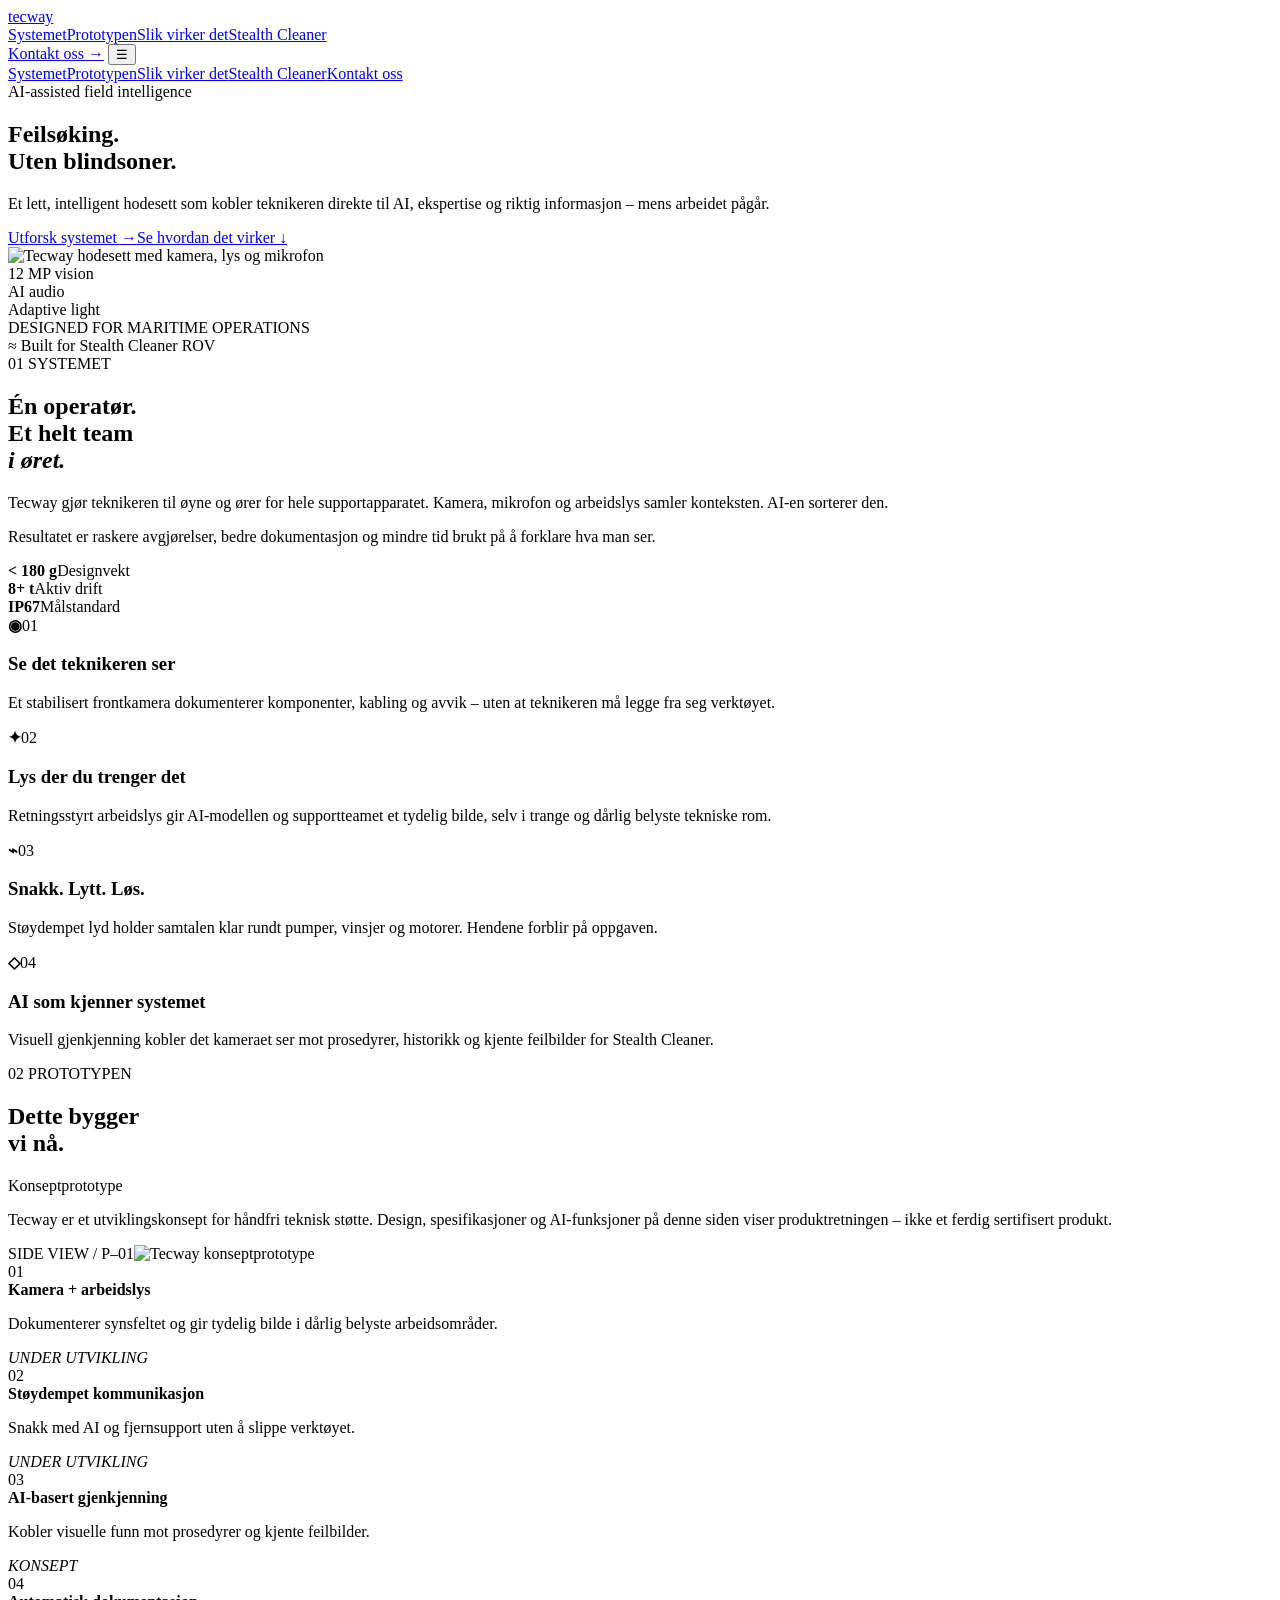
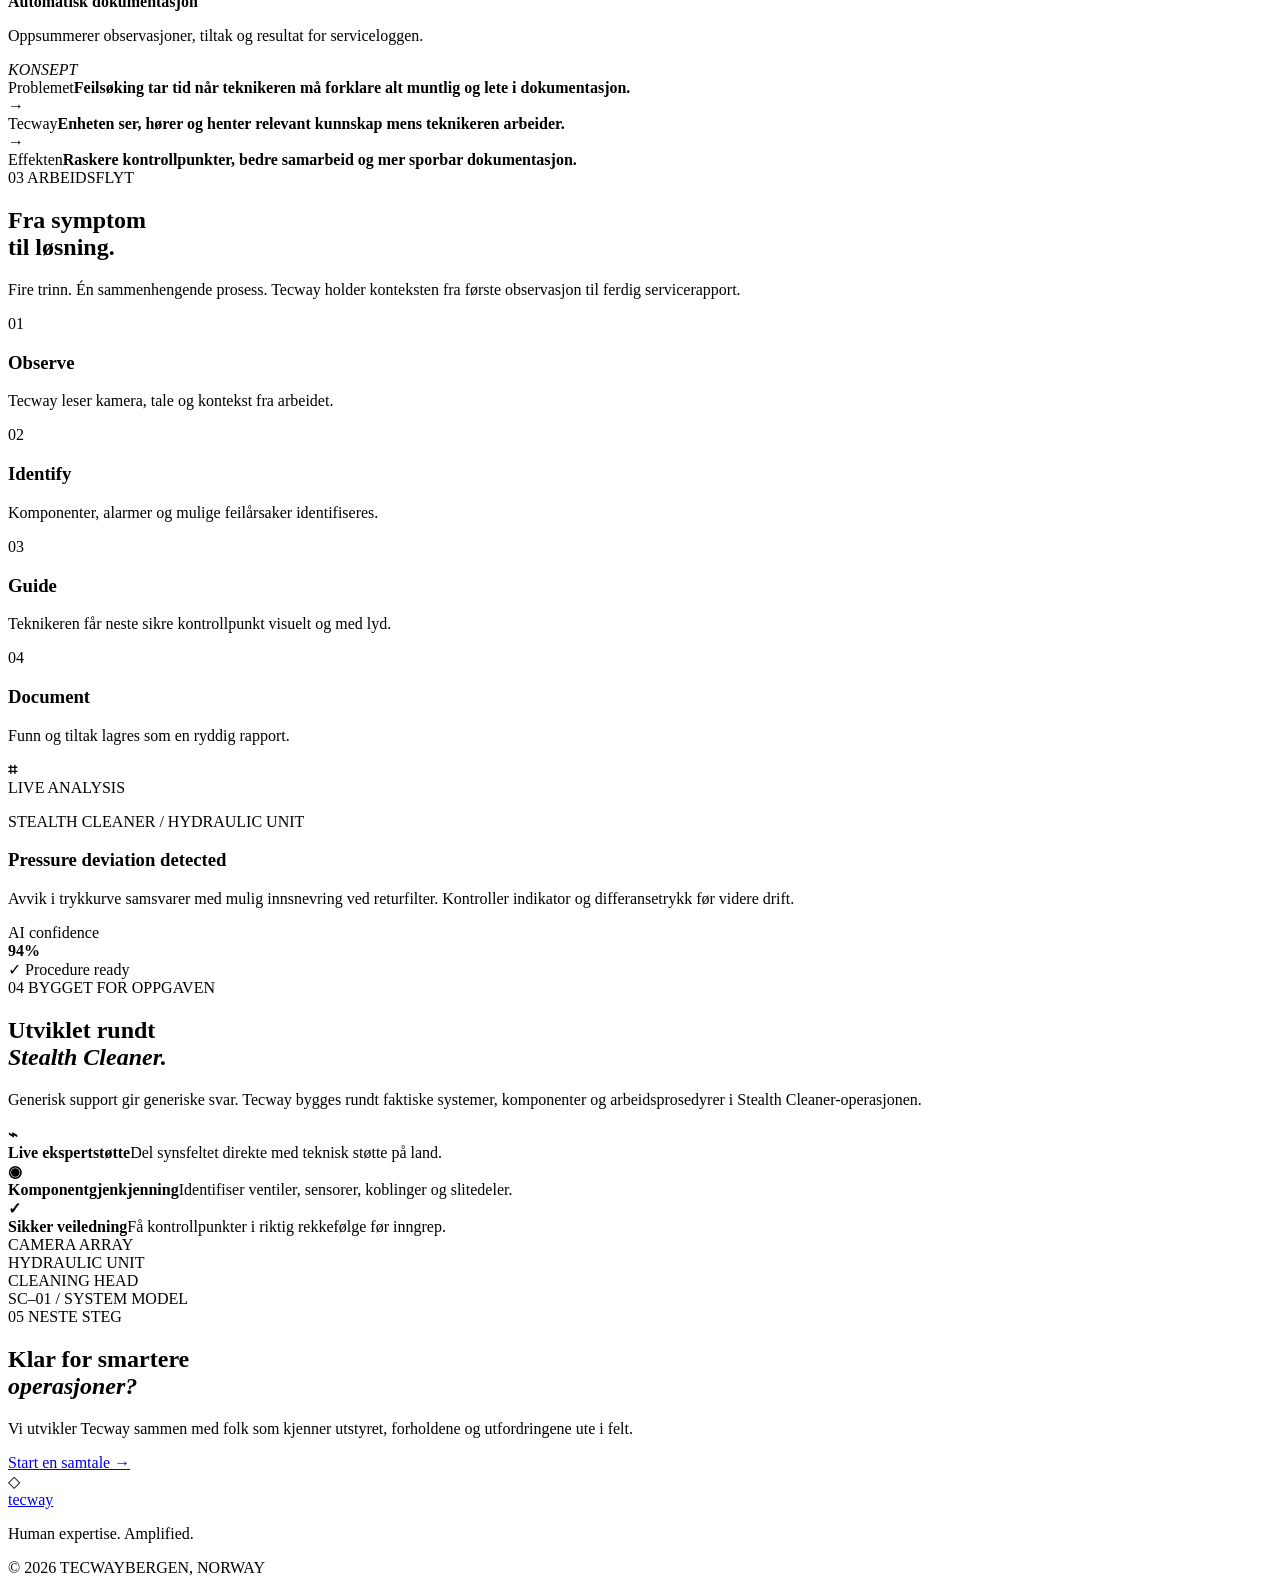
==== index.html @ 96651285 "Add index.html" ====
<!doctype html>
<html lang="no">
<head>
  <meta charset="UTF-8">
  <meta name="viewport" content="width=device-width, initial-scale=1.0">
  <meta name="description" content="Tecway – intelligent, håndfri feilsøking for Stealth Cleaner ROV.">
  <title>Tecway — Intelligent feilsøking for ROV</title>
  <link rel="stylesheet" href="styles.css">
</head>
<body>
  <nav class="nav-shell" aria-label="Hovedmeny">
    <a class="brand" href="#top" aria-label="Tecway hjem"><span class="brand-mark"><span></span></span><span>tecway</span></a>
    <div class="nav-links"><a href="#system">Systemet</a><a href="#prototype">Prototypen</a><a href="#workflow">Slik virker det</a><a href="#stealth">Stealth Cleaner</a></div>
    <a class="nav-cta" href="#contact">Kontakt oss →</a>
    <button class="menu-toggle" aria-label="Åpne meny" onclick="document.querySelector('.mobile-menu').classList.toggle('open')">☰</button>
    <div class="mobile-menu"><a href="#system">Systemet</a><a href="#prototype">Prototypen</a><a href="#workflow">Slik virker det</a><a href="#stealth">Stealth Cleaner</a><a href="#contact">Kontakt oss</a></div>
  </nav>

  <main>
    <section class="hero" id="top">
      <div class="hero-grid"></div><div class="hero-glow"></div>
      <div class="hero-copy">
        <div class="eyebrow"><span class="status-dot"></span> AI-assisted field intelligence</div>
        <h1>Feilsøking.<br><span>Uten blindsoner.</span></h1>
        <p class="hero-lead">Et lett, intelligent hodesett som kobler teknikeren direkte til AI, ekspertise og riktig informasjon – mens arbeidet pågår.</p>
        <div class="hero-actions"><a class="button-primary" href="#system">Utforsk systemet →</a><a class="text-link" href="#workflow">Se hvordan det virker ↓</a></div>
      </div>
      <div class="hero-product"><div class="orbit orbit-one"></div><div class="orbit orbit-two"></div><img src="tecway-headset.png" alt="Tecway hodesett med kamera, lys og mikrofon"><div class="product-label label-camera"><span></span>12 MP vision</div><div class="product-label label-audio"><span></span>AI audio</div><div class="product-label label-light"><span></span>Adaptive light</div></div>
      <div class="hero-foot"><span>DESIGNED FOR MARITIME OPERATIONS</span><div>≈ Built for Stealth Cleaner ROV</div></div>
    </section>

    <section class="intro section-pad" id="system">
      <div class="section-kicker"><span>01</span> SYSTEMET</div>
      <div class="intro-layout"><h2>Én operatør.<br>Et helt team<br><em>i øret.</em></h2><div class="intro-copy"><p>Tecway gjør teknikeren til øyne og ører for hele supportapparatet. Kamera, mikrofon og arbeidslys samler konteksten. AI-en sorterer den.</p><p>Resultatet er raskere avgjørelser, bedre dokumentasjon og mindre tid brukt på å forklare hva man ser.</p><div class="metric-row"><div><strong>&lt; 180 g</strong><span>Designvekt</span></div><div><strong>8+ t</strong><span>Aktiv drift</span></div><div><strong>IP67</strong><span>Målstandard</span></div></div></div></div>
      <div class="feature-grid">
        <article class="feature-card"><div class="feature-top"><b>◉</b><span>01</span></div><h3>Se det teknikeren ser</h3><p>Et stabilisert frontkamera dokumenterer komponenter, kabling og avvik – uten at teknikeren må legge fra seg verktøyet.</p><div class="feature-line"></div></article>
        <article class="feature-card"><div class="feature-top"><b>✦</b><span>02</span></div><h3>Lys der du trenger det</h3><p>Retningsstyrt arbeidslys gir AI-modellen og supportteamet et tydelig bilde, selv i trange og dårlig belyste tekniske rom.</p><div class="feature-line"></div></article>
        <article class="feature-card"><div class="feature-top"><b>⌁</b><span>03</span></div><h3>Snakk. Lytt. Løs.</h3><p>Støydempet lyd holder samtalen klar rundt pumper, vinsjer og motorer. Hendene forblir på oppgaven.</p><div class="feature-line"></div></article>
        <article class="feature-card"><div class="feature-top"><b>◇</b><span>04</span></div><h3>AI som kjenner systemet</h3><p>Visuell gjenkjenning kobler det kameraet ser mot prosedyrer, historikk og kjente feilbilder for Stealth Cleaner.</p><div class="feature-line"></div></article>
      </div>
    </section>

    <section class="prototype section-pad" id="prototype">
      <div class="section-kicker"><span>02</span> PROTOTYPEN</div>
      <div class="prototype-head"><h2>Dette bygger<br>vi nå.</h2><div><span class="prototype-pill"><i></i> Konseptprototype</span><p>Tecway er et utviklingskonsept for håndfri teknisk støtte. Design, spesifikasjoner og AI-funksjoner på denne siden viser produktretningen – ikke et ferdig sertifisert produkt.</p></div></div>
      <div class="prototype-board"><div class="prototype-image"><span class="view-tag">SIDE VIEW / P–01</span><img src="tecway-headset.png" alt="Tecway konseptprototype"></div><div class="prototype-specs">
        <article><span>01</span><div><b>Kamera + arbeidslys</b><p>Dokumenterer synsfeltet og gir tydelig bilde i dårlig belyste arbeidsområder.</p></div><em>UNDER UTVIKLING</em></article>
        <article><span>02</span><div><b>Støydempet kommunikasjon</b><p>Snakk med AI og fjernsupport uten å slippe verktøyet.</p></div><em>UNDER UTVIKLING</em></article>
        <article><span>03</span><div><b>AI-basert gjenkjenning</b><p>Kobler visuelle funn mot prosedyrer og kjente feilbilder.</p></div><em>KONSEPT</em></article>
        <article><span>04</span><div><b>Automatisk dokumentasjon</b><p>Oppsummerer observasjoner, tiltak og resultat for serviceloggen.</p></div><em>KONSEPT</em></article>
      </div></div>
      <div class="clarity-strip"><div><span>Problemet</span><strong>Feilsøking tar tid når teknikeren må forklare alt muntlig og lete i dokumentasjon.</strong></div><b>→</b><div><span>Tecway</span><strong>Enheten ser, hører og henter relevant kunnskap mens teknikeren arbeider.</strong></div><b>→</b><div><span>Effekten</span><strong>Raskere kontrollpunkter, bedre samarbeid og mer sporbar dokumentasjon.</strong></div></div>
    </section>

    <section class="workflow section-pad" id="workflow">
      <div class="workflow-top"><div><div class="section-kicker light"><span>03</span> ARBEIDSFLYT</div><h2>Fra symptom<br>til løsning.</h2></div><p>Fire trinn. Én sammenhengende prosess. Tecway holder konteksten fra første observasjon til ferdig servicerapport.</p></div>
      <div class="steps"><article class="step"><div class="step-index"><span>01</span></div><h3>Observe</h3><p>Tecway leser kamera, tale og kontekst fra arbeidet.</p></article><article class="step"><div class="step-index"><span>02</span></div><h3>Identify</h3><p>Komponenter, alarmer og mulige feilårsaker identifiseres.</p></article><article class="step"><div class="step-index"><span>03</span></div><h3>Guide</h3><p>Teknikeren får neste sikre kontrollpunkt visuelt og med lyd.</p></article><article class="step"><div class="step-index"><span>04</span></div><h3>Document</h3><p>Funn og tiltak lagres som en ryddig rapport.</p></article></div>
      <div class="diagnostic-panel"><div class="scan-visual"><div class="scan-corners"></div><b>⌗</b><span class="scan-beam"></span></div><div class="diagnostic-content"><div class="live-badge"><span></span> LIVE ANALYSIS</div><p class="diag-label">STEALTH CLEANER / HYDRAULIC UNIT</p><h3>Pressure deviation detected</h3><p>Avvik i trykkurve samsvarer med mulig innsnevring ved returfilter. Kontroller indikator og differansetrykk før videre drift.</p><div class="confidence"><span>AI confidence</span><div><i></i></div><strong>94%</strong></div></div><div class="diag-action">✓ Procedure ready</div></div>
    </section>

    <section class="stealth section-pad" id="stealth">
      <div class="section-kicker"><span>04</span> BYGGET FOR OPPGAVEN</div>
      <div class="stealth-heading"><h2>Utviklet rundt<br><em>Stealth Cleaner.</em></h2><p>Generisk support gir generiske svar. Tecway bygges rundt faktiske systemer, komponenter og arbeidsprosedyrer i Stealth Cleaner-operasjonen.</p></div>
      <div class="stealth-stage"><div class="stage-copy"><div class="stage-item"><b>⌁</b><div><b>Live ekspertstøtte</b><span>Del synsfeltet direkte med teknisk støtte på land.</span></div></div><div class="stage-item"><b>◉</b><div><b>Komponentgjenkjenning</b><span>Identifiser ventiler, sensorer, koblinger og slitedeler.</span></div></div><div class="stage-item"><b>✓</b><div><b>Sikker veiledning</b><span>Få kontrollpunkter i riktig rekkefølge før inngrep.</span></div></div></div><div class="rov-blueprint"><div class="blueprint-grid"></div><div class="rov-outline"><div class="rov-body"><span></span><span></span><span></span></div><div class="rov-arm"></div><div class="rov-jet jet-a"></div><div class="rov-jet jet-b"></div></div><div class="blueprint-label bp-one">CAMERA ARRAY <i></i></div><div class="blueprint-label bp-two">HYDRAULIC UNIT <i></i></div><div class="blueprint-label bp-three">CLEANING HEAD <i></i></div><span class="blueprint-code">SC–01 / SYSTEM MODEL</span></div></div>
    </section>

    <section class="contact section-pad" id="contact"><div class="contact-glow"></div><div class="contact-content"><div class="section-kicker light"><span>05</span> NESTE STEG</div><h2>Klar for smartere<br><em>operasjoner?</em></h2><p>Vi utvikler Tecway sammen med folk som kjenner utstyret, forholdene og utfordringene ute i felt.</p><a class="button-primary inverse" href="mailto:contact@tecway.no">Start en samtale →</a></div><div class="contact-orbit">◇</div></section>
  </main>
  <footer><a class="brand" href="#top"><span class="brand-mark"><span></span></span><span>tecway</span></a><p>Human expertise. Amplified.</p><div><span>© 2026 TECWAY</span><span>BERGEN, NORWAY</span></div></footer>
  <script>document.querySelectorAll('.mobile-menu a').forEach(a=>a.addEventListener('click',()=>document.querySelector('.mobile-menu').classList.remove('open')));</script>
</body>
</html>
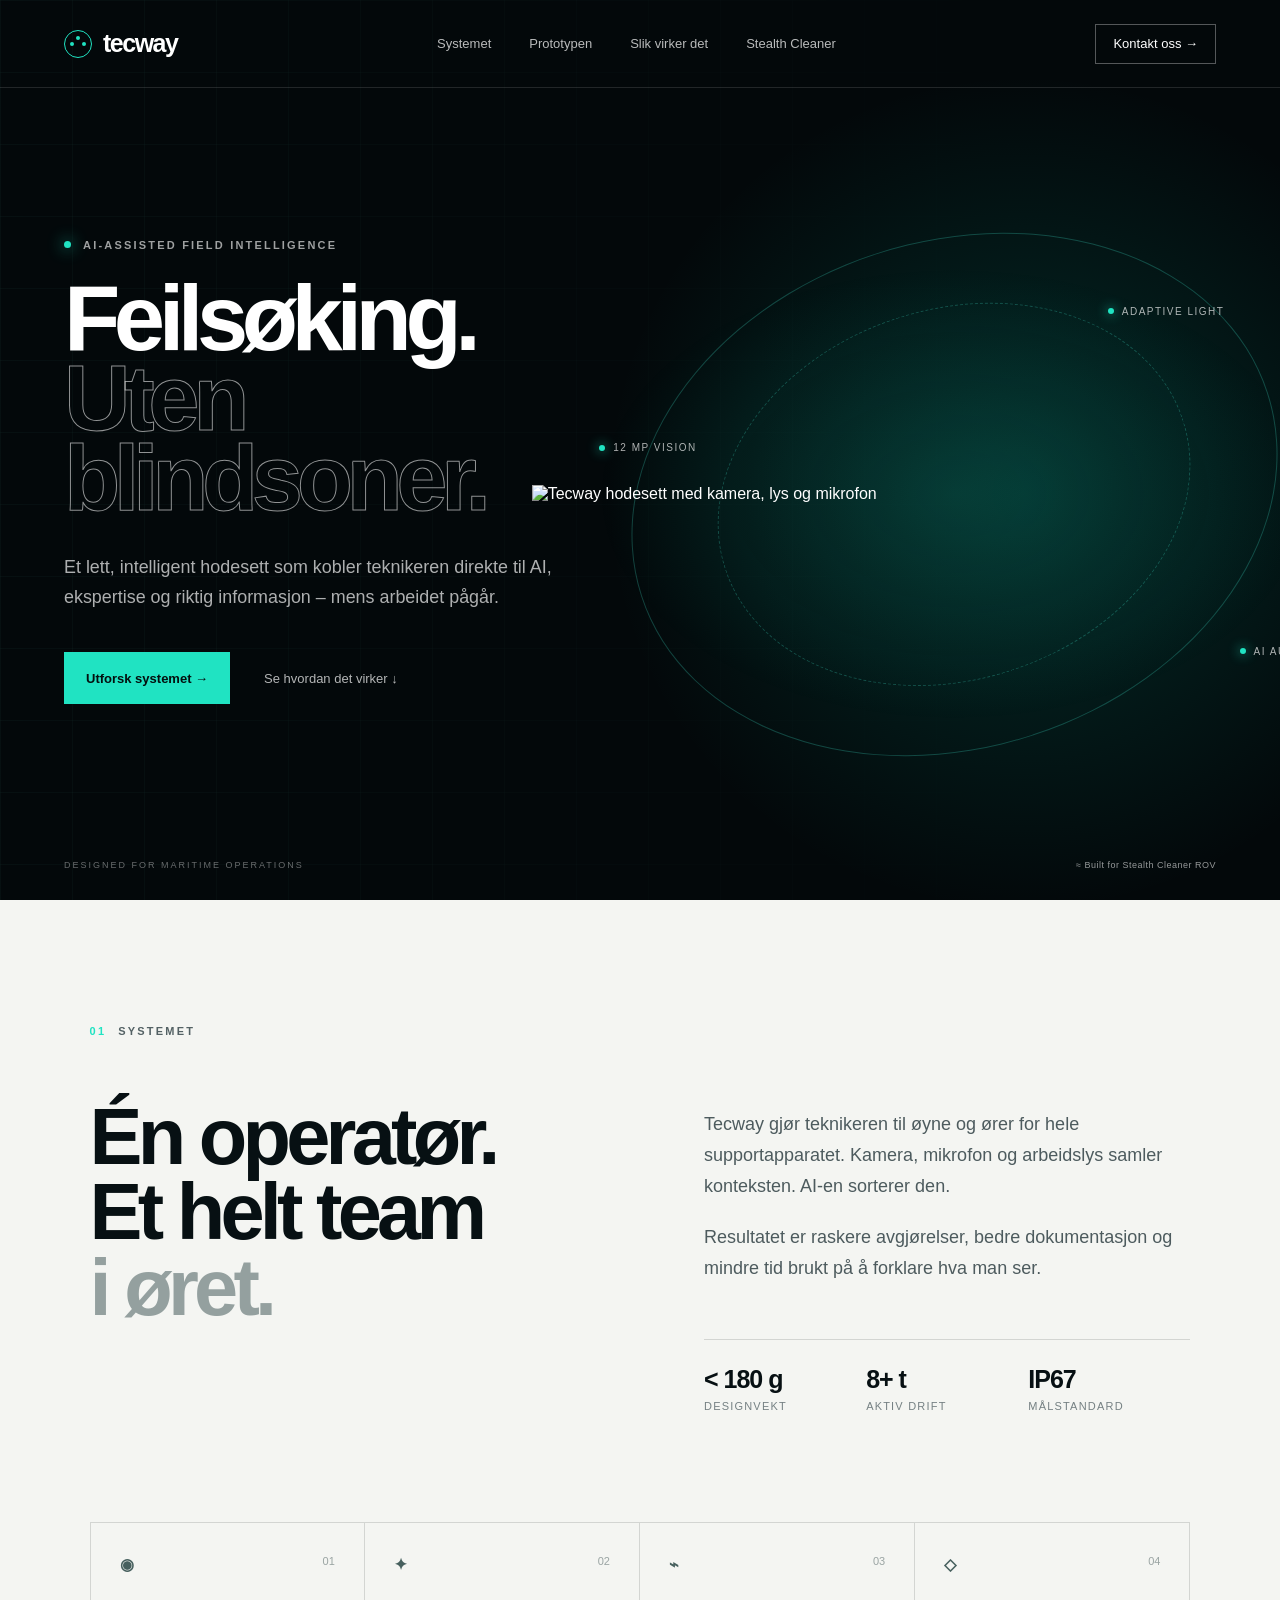
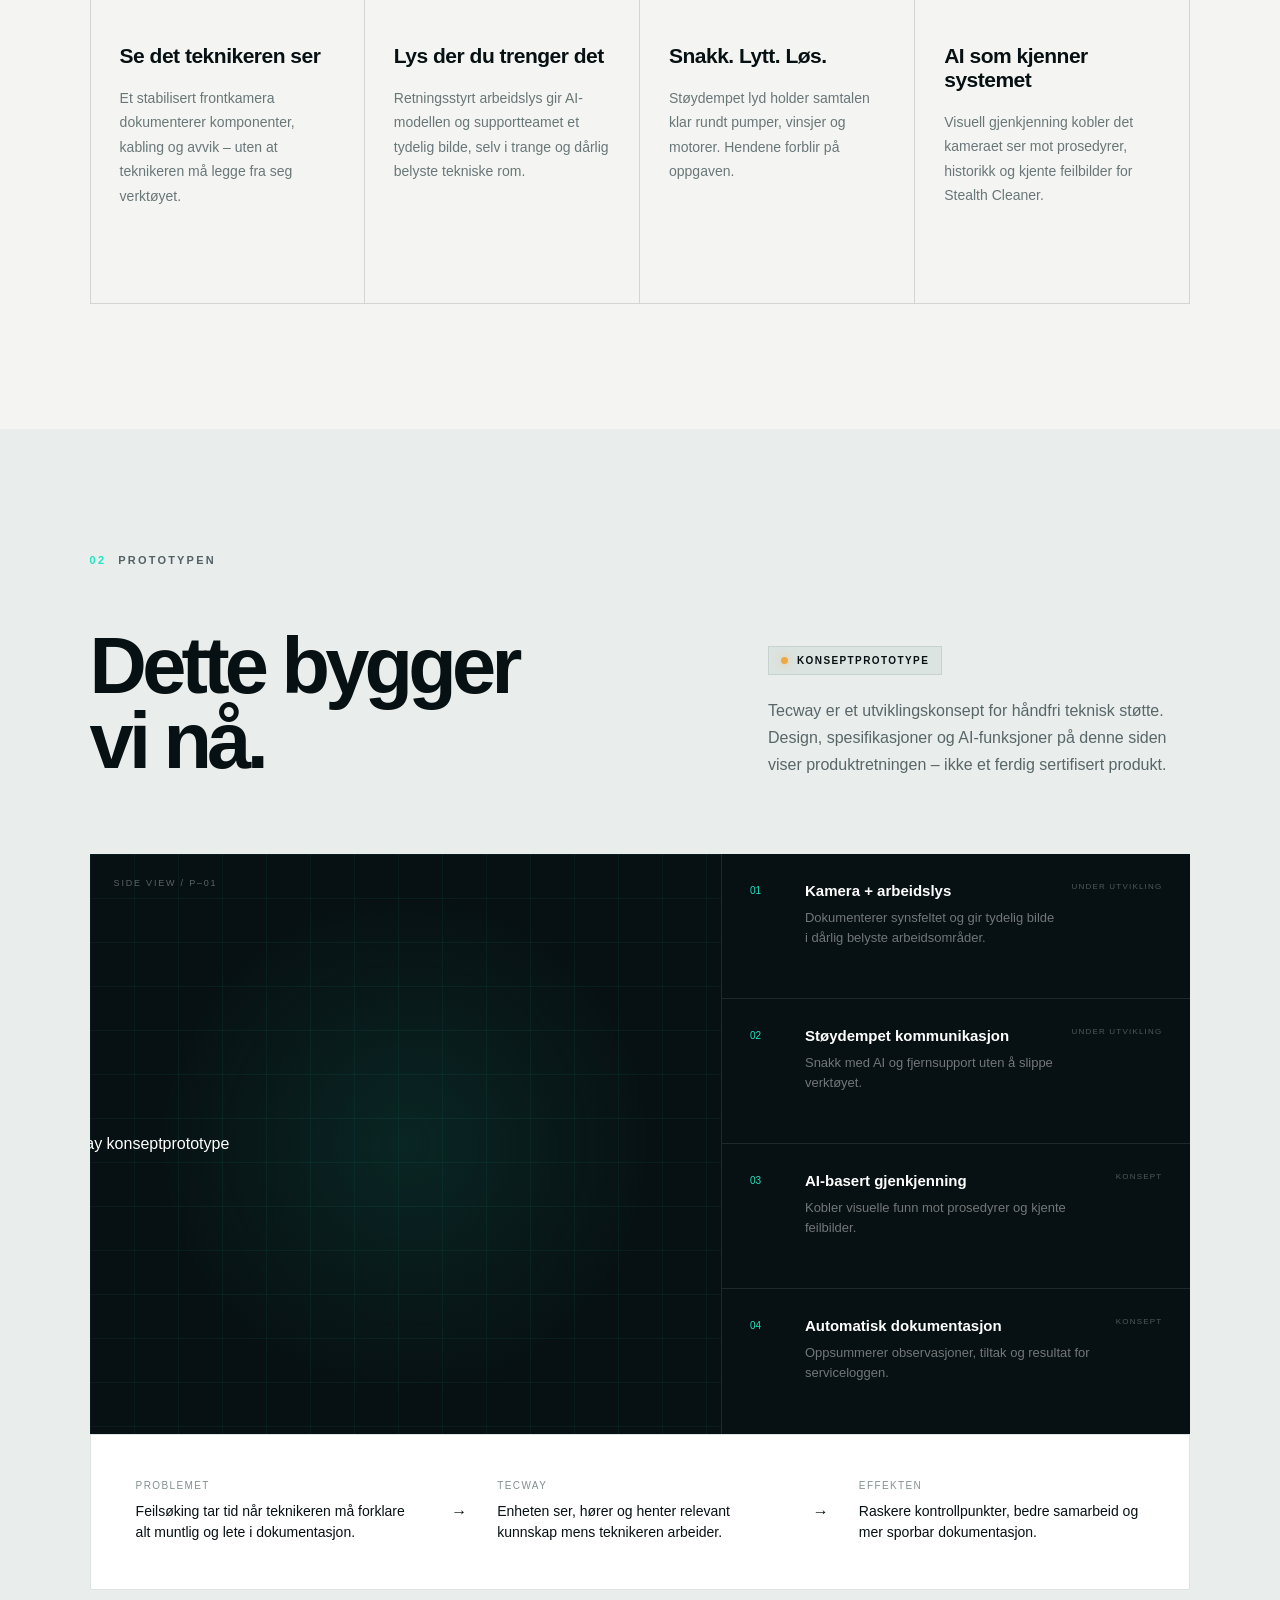
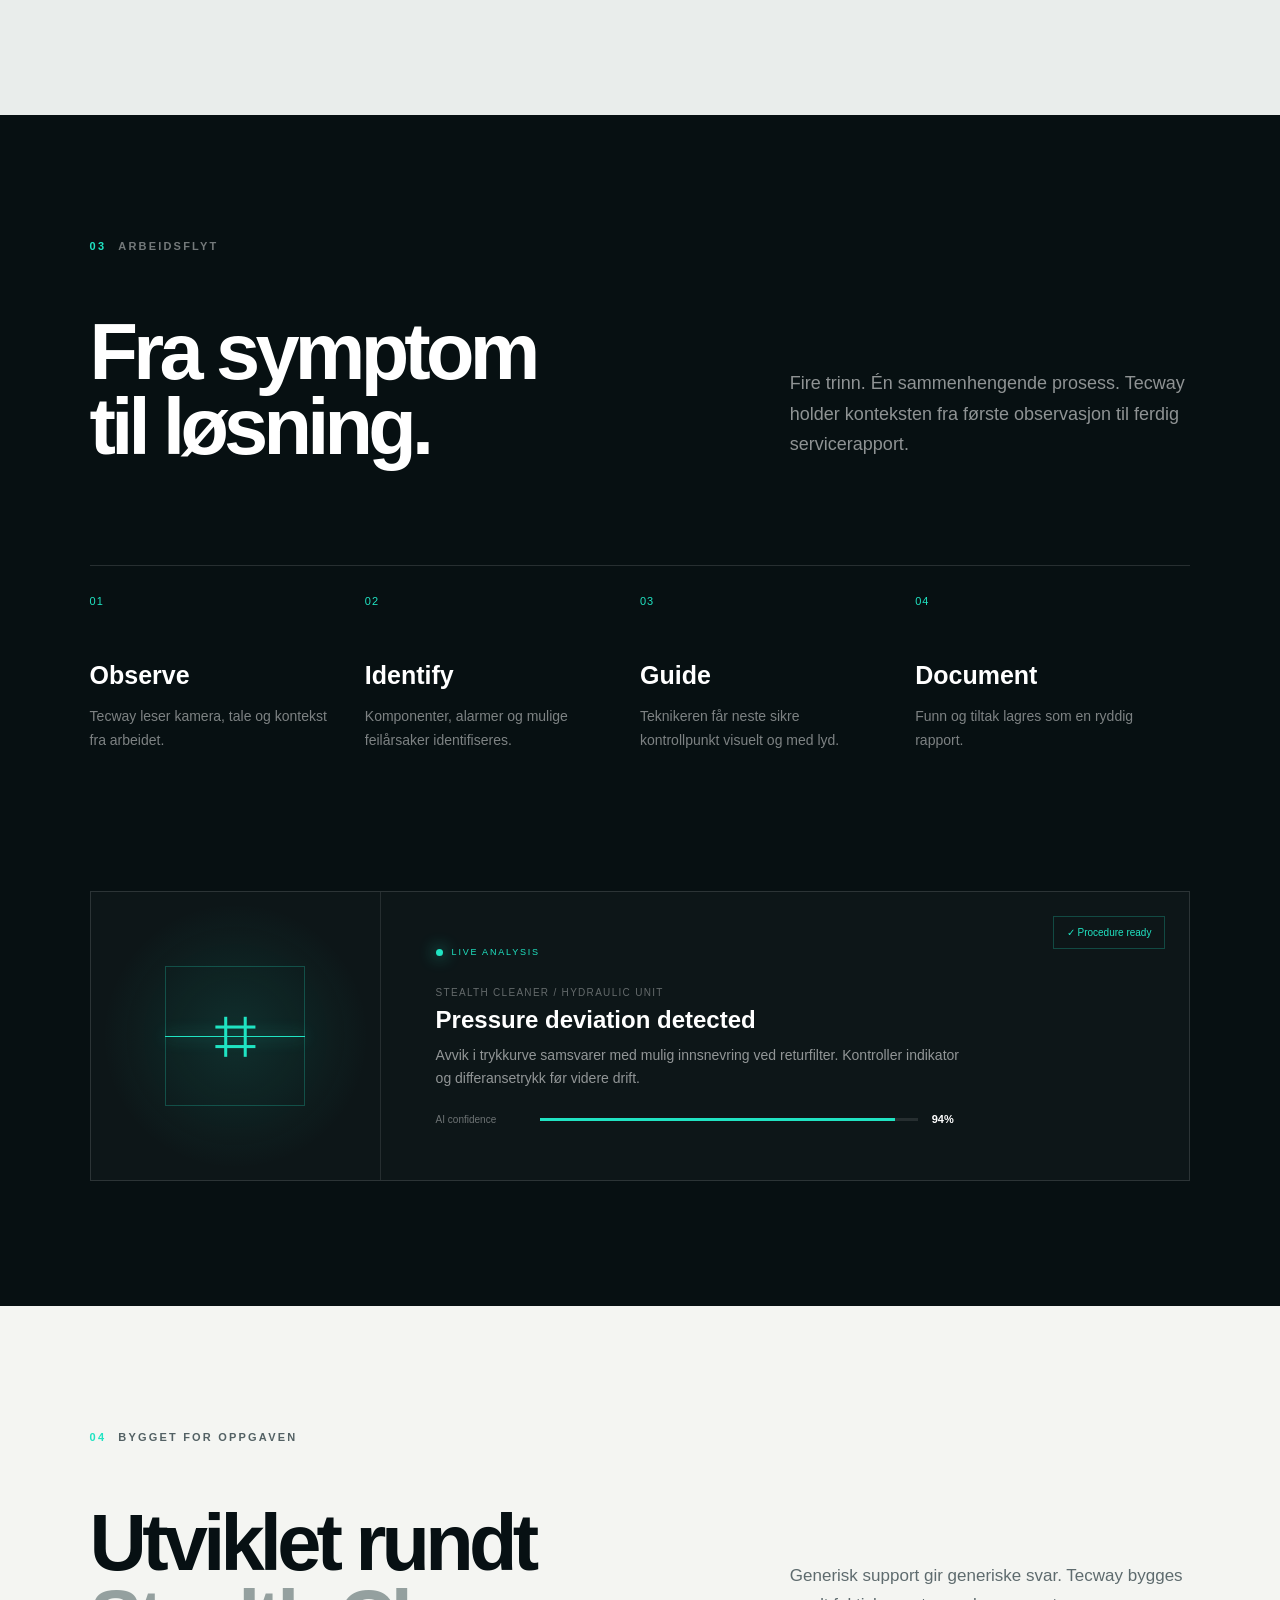
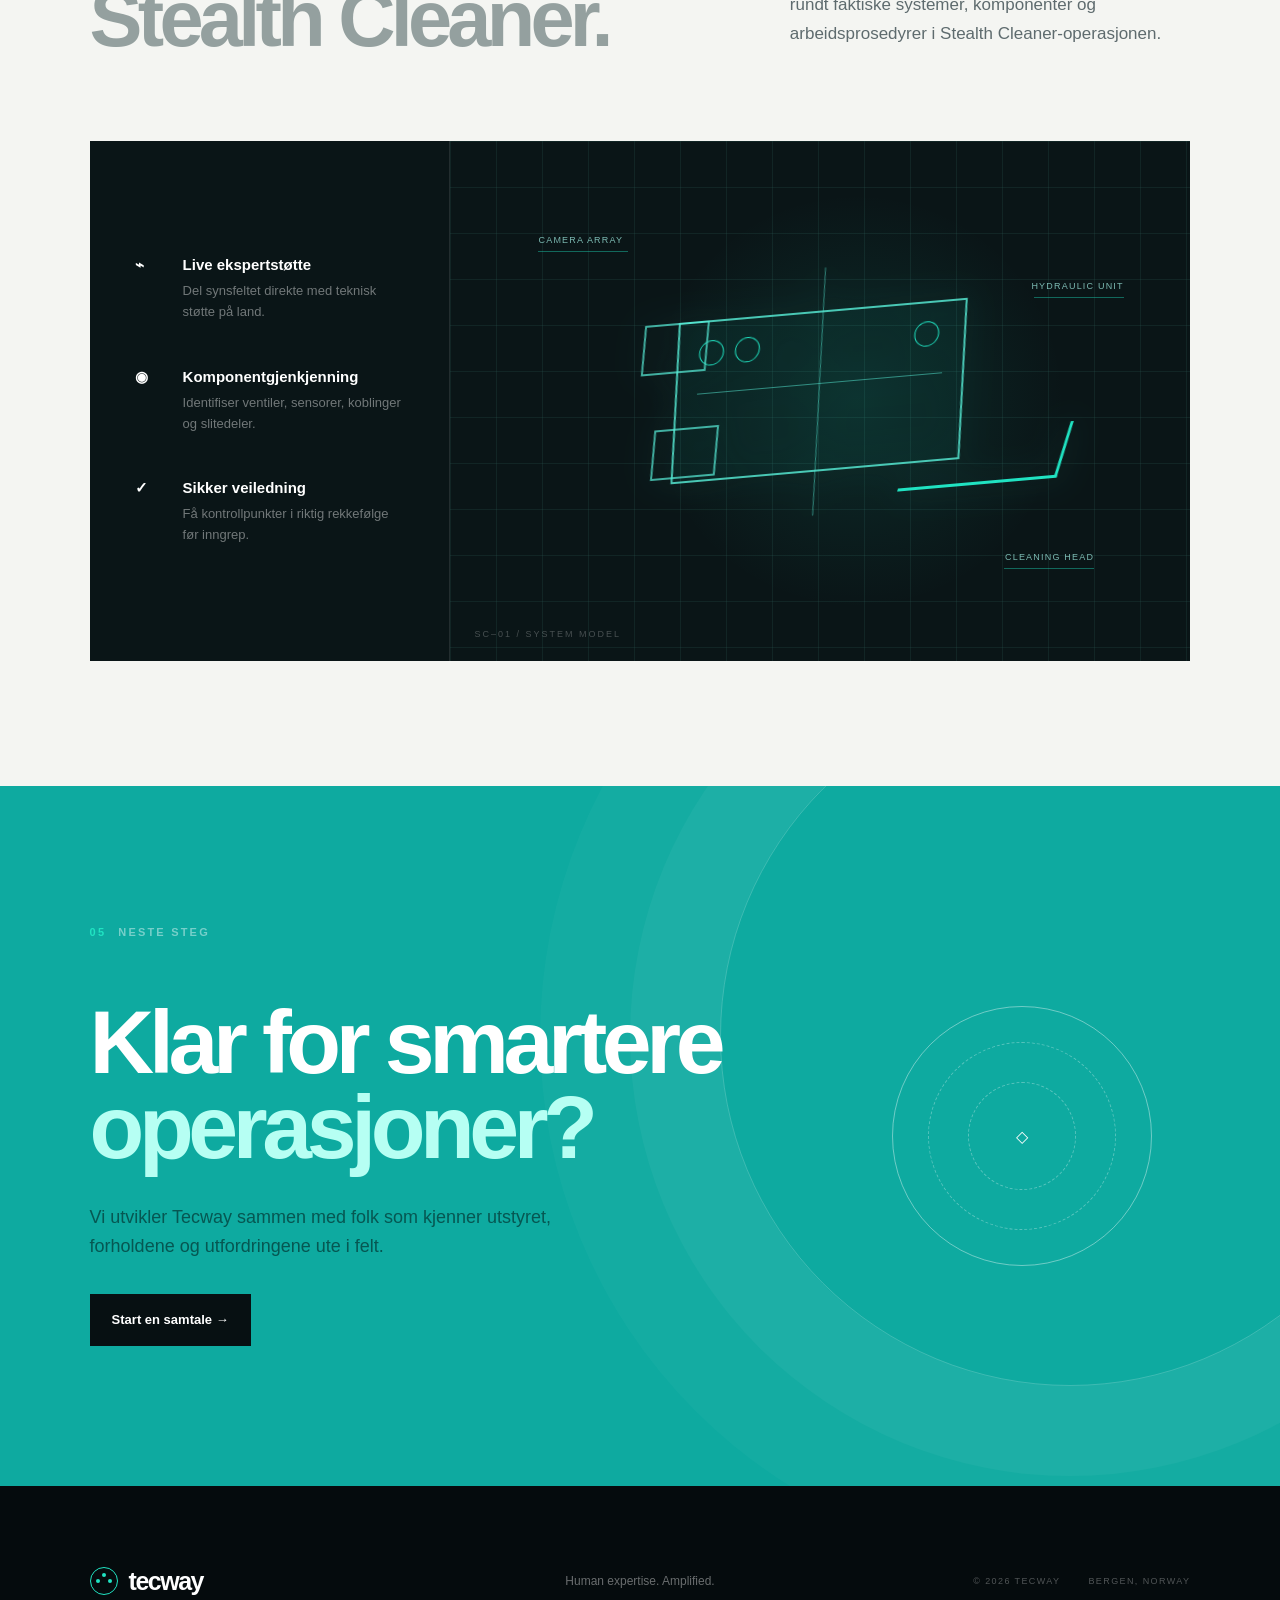
==== commit ea2271d9: "Use optimized Tecway product image" ====
--- a/index.html
+++ b/index.html
@@ -25,7 +25,7 @@
         <p class="hero-lead">Et lett, intelligent hodesett som kobler teknikeren direkte til AI, ekspertise og riktig informasjon – mens arbeidet pågår.</p>
         <div class="hero-actions"><a class="button-primary" href="#system">Utforsk systemet →</a><a class="text-link" href="#workflow">Se hvordan det virker ↓</a></div>
       </div>
-      <div class="hero-product"><div class="orbit orbit-one"></div><div class="orbit orbit-two"></div><img src="tecway-headset.png" alt="Tecway hodesett med kamera, lys og mikrofon"><div class="product-label label-camera"><span></span>12 MP vision</div><div class="product-label label-audio"><span></span>AI audio</div><div class="product-label label-light"><span></span>Adaptive light</div></div>
+      <div class="hero-product"><div class="orbit orbit-one"></div><div class="orbit orbit-two"></div><img src="tecway-headset.webp" alt="Tecway hodesett med kamera, lys og mikrofon"><div class="product-label label-camera"><span></span>12 MP vision</div><div class="product-label label-audio"><span></span>AI audio</div><div class="product-label label-light"><span></span>Adaptive light</div></div>
       <div class="hero-foot"><span>DESIGNED FOR MARITIME OPERATIONS</span><div>≈ Built for Stealth Cleaner ROV</div></div>
     </section>
 
@@ -43,7 +43,7 @@
     <section class="prototype section-pad" id="prototype">
       <div class="section-kicker"><span>02</span> PROTOTYPEN</div>
       <div class="prototype-head"><h2>Dette bygger<br>vi nå.</h2><div><span class="prototype-pill"><i></i> Konseptprototype</span><p>Tecway er et utviklingskonsept for håndfri teknisk støtte. Design, spesifikasjoner og AI-funksjoner på denne siden viser produktretningen – ikke et ferdig sertifisert produkt.</p></div></div>
-      <div class="prototype-board"><div class="prototype-image"><span class="view-tag">SIDE VIEW / P–01</span><img src="tecway-headset.png" alt="Tecway konseptprototype"></div><div class="prototype-specs">
+      <div class="prototype-board"><div class="prototype-image"><span class="view-tag">SIDE VIEW / P–01</span><img src="tecway-headset.webp" alt="Tecway konseptprototype"></div><div class="prototype-specs">
         <article><span>01</span><div><b>Kamera + arbeidslys</b><p>Dokumenterer synsfeltet og gir tydelig bilde i dårlig belyste arbeidsområder.</p></div><em>UNDER UTVIKLING</em></article>
         <article><span>02</span><div><b>Støydempet kommunikasjon</b><p>Snakk med AI og fjernsupport uten å slippe verktøyet.</p></div><em>UNDER UTVIKLING</em></article>
         <article><span>03</span><div><b>AI-basert gjenkjenning</b><p>Kobler visuelle funn mot prosedyrer og kjente feilbilder.</p></div><em>KONSEPT</em></article>
--- a/styles.css
+++ b/styles.css
@@ -0,0 +1,108 @@
+:root { --ink:#071013; --paper:#f4f5f2; --cyan:#20e3c2; --cyan-soft:#a7fff0; --line:rgba(7,16,19,.14); --muted:#657174; }
+* { box-sizing:border-box; }
+html { scroll-behavior:smooth; }
+body { margin:0; background:var(--paper); color:var(--ink); font-family:Arial, Helvetica, sans-serif; }
+a { color:inherit; text-decoration:none; }
+button { font:inherit; }
+.nav-shell { position:absolute; z-index:20; top:0; left:0; width:100%; height:88px; padding:0 clamp(24px,5vw,76px); display:flex; align-items:center; border-bottom:1px solid rgba(255,255,255,.12); color:#fff; }
+.brand { display:flex; align-items:center; gap:11px; font-size:25px; font-weight:700; letter-spacing:-1.5px; }
+.brand-mark { width:28px; height:28px; border:1.5px solid var(--cyan); border-radius:50%; display:grid; place-items:center; position:relative; }
+.brand-mark:before,.brand-mark:after,.brand-mark span { content:""; position:absolute; background:var(--cyan); border-radius:50%; width:4px; height:4px; }
+.brand-mark:before { left:5px; }.brand-mark:after { right:5px; }.brand-mark span { top:5px; }
+.nav-links { margin:auto; display:flex; gap:38px; font-size:13px; color:rgba(255,255,255,.72); }
+.nav-links a:hover { color:var(--cyan); }
+.nav-cta { height:40px; padding:0 17px; display:flex; align-items:center; gap:10px; border:1px solid rgba(255,255,255,.32); font-size:13px; transition:.25s; }
+.nav-cta:hover { background:#fff; color:var(--ink); }
+.menu-toggle { display:none; background:none; border:0; color:#fff; margin-left:auto; }
+.mobile-menu { position:absolute; left:20px; right:20px; top:76px; padding:18px; background:#0b1518; border:1px solid rgba(255,255,255,.15); display:none; gap:4px; }
+.mobile-menu.open { display:grid; }
+.mobile-menu a { padding:13px; border-bottom:1px solid rgba(255,255,255,.08); }
+
+.hero { min-height:860px; height:100vh; max-height:1050px; position:relative; overflow:hidden; background:#03080a; color:#fff; padding:88px clamp(24px,5vw,76px) 0; display:grid; grid-template-columns:46% 54%; align-items:center; }
+.hero-grid,.blueprint-grid { position:absolute; inset:0; opacity:.13; background-image:linear-gradient(rgba(122,255,232,.25) 1px,transparent 1px),linear-gradient(90deg,rgba(122,255,232,.25) 1px,transparent 1px); background-size:72px 72px; mask-image:linear-gradient(to right,black,transparent 85%); }
+.hero-glow { position:absolute; right:-15%; top:5%; width:70vw; height:70vw; background:radial-gradient(circle,rgba(0,206,177,.18),transparent 66%); }
+.hero-copy { position:relative; z-index:4; max-width:680px; padding-bottom:45px; }
+.eyebrow,.section-kicker { display:flex; align-items:center; gap:12px; font-size:11px; letter-spacing:2.2px; font-weight:700; text-transform:uppercase; }
+.eyebrow { color:rgba(255,255,255,.62); margin-bottom:28px; }
+.status-dot,.live-badge span { width:7px; height:7px; display:inline-block; border-radius:50%; background:var(--cyan); box-shadow:0 0 16px var(--cyan); }
+.hero h1 { margin:0; font-size:clamp(64px,7.2vw,112px); line-height:.87; letter-spacing:-.07em; font-weight:600; }
+.hero h1 span { color:transparent; -webkit-text-stroke:1px rgba(255,255,255,.56); }
+.hero-lead { max-width:590px; margin:34px 0 0; font-size:clamp(17px,1.4vw,21px); line-height:1.65; color:rgba(255,255,255,.68); }
+.hero-actions { display:flex; align-items:center; gap:34px; margin-top:40px; }
+.button-primary { height:52px; padding:0 22px; background:var(--cyan); color:#04100f; display:inline-flex; align-items:center; gap:18px; font-size:13px; font-weight:700; transition:.25s; }
+.button-primary:hover { transform:translateY(-2px); box-shadow:0 12px 36px rgba(32,227,194,.22); }
+.text-link { font-size:13px; display:flex; align-items:center; gap:11px; color:rgba(255,255,255,.7); }
+.hero-product { position:relative; width:66vw; max-width:1000px; height:650px; margin-left:-10%; display:grid; place-items:center; z-index:2; }
+.hero-product:after { content:""; position:absolute; inset:12% 4%; background:radial-gradient(ellipse,rgba(29,211,183,.13),transparent 65%); }
+.hero-product img { position:relative; z-index:3; width:100%; filter:contrast(1.08) saturate(.9); mix-blend-mode:screen; }
+.orbit { position:absolute; border:1px solid rgba(69,241,215,.24); border-radius:50%; transform:rotate(-18deg); }
+.orbit-one { width:78%; height:78%; }.orbit-two { width:57%; height:57%; border-style:dashed; }
+.product-label { position:absolute; z-index:5; font-size:10px; letter-spacing:1.5px; text-transform:uppercase; color:rgba(255,255,255,.68); display:flex; align-items:center; gap:8px; }
+.product-label span { width:6px; height:6px; border-radius:50%; background:var(--cyan); box-shadow:0 0 12px var(--cyan); }
+.label-camera { left:8%; top:42%; }.label-audio { right:8%; bottom:25%; }.label-light { right:18%; top:21%; }
+.hero-foot { position:absolute; left:clamp(24px,5vw,76px); right:clamp(24px,5vw,76px); bottom:30px; display:flex; justify-content:space-between; align-items:center; color:rgba(255,255,255,.4); font-size:9px; letter-spacing:2px; }
+.hero-foot div { display:flex; align-items:center; gap:11px; letter-spacing:.5px; color:rgba(255,255,255,.58); }
+
+.section-pad { padding:125px clamp(24px,7vw,110px); }
+.section-kicker { color:#536164; margin-bottom:62px; }.section-kicker span { color:var(--cyan); }
+.section-kicker.light { color:rgba(255,255,255,.44); }.section-kicker.light span { color:var(--cyan); }
+.intro-layout { display:grid; grid-template-columns:1fr 1fr; gap:10vw; align-items:start; }
+.intro h2,.workflow h2,.stealth h2,.contact h2 { margin:0; font-size:clamp(54px,6.2vw,95px); line-height:.95; letter-spacing:-.06em; font-weight:600; }
+h2 em { font-style:normal; color:#94a09f; }
+.intro-copy { padding-top:10px; max-width:610px; }
+.intro-copy>p { font-size:18px; line-height:1.72; color:#4d5b5e; margin:0 0 20px; }
+.metric-row { display:grid; grid-template-columns:repeat(3,1fr); margin-top:55px; border-top:1px solid var(--line); padding-top:25px; }
+.metric-row div { display:flex; flex-direction:column; gap:6px; }.metric-row strong { font-size:25px; letter-spacing:-1px; }.metric-row span { color:#758083; font-size:11px; text-transform:uppercase; letter-spacing:1.2px; }
+.feature-grid { display:grid; grid-template-columns:repeat(4,1fr); margin-top:110px; border-top:1px solid var(--line); border-bottom:1px solid var(--line); }
+.feature-card { min-height:380px; padding:32px 29px; border-right:1px solid var(--line); position:relative; transition:.3s; }.feature-card:first-child { border-left:1px solid var(--line); }.feature-card:hover { background:#fff; transform:translateY(-8px); box-shadow:0 25px 55px rgba(10,31,32,.07); }
+.feature-top { display:flex; justify-content:space-between; color:#47605e; }.feature-top span { font-size:11px; color:#9aa4a3; }
+.feature-card h3 { margin:70px 0 18px; font-size:21px; letter-spacing:-.5px; }.feature-card p { color:#697678; font-size:14px; line-height:1.75; }
+.feature-line { position:absolute; bottom:0; left:0; width:0; height:2px; background:var(--cyan); transition:.3s; }.feature-card:hover .feature-line { width:100%; }
+
+.prototype { background:#e9edeb; }
+.prototype-head { display:grid; grid-template-columns:1fr .75fr; align-items:end; gap:9vw; }
+.prototype-head h2 { margin:0; font-size:clamp(54px,6.2vw,95px); line-height:.95; letter-spacing:-.06em; font-weight:600; }
+.prototype-head>div { max-width:560px; }
+.prototype-head p { color:#596668; font-size:16px; line-height:1.7; margin:22px 0 0; }
+.prototype-pill { display:inline-flex; align-items:center; gap:9px; padding:8px 12px; background:#dce4e1; border:1px solid #c7d2ce; font-size:10px; font-weight:700; letter-spacing:1.4px; text-transform:uppercase; }
+.prototype-pill i { width:7px; height:7px; border-radius:50%; background:#eda942; box-shadow:0 0 10px rgba(237,169,66,.5); }
+.prototype-board { display:grid; grid-template-columns:1.35fr 1fr; min-height:580px; margin-top:75px; background:#071012; color:#fff; }
+.prototype-image { min-width:0; position:relative; overflow:hidden; display:grid; place-items:center; background:radial-gradient(circle at 50% 50%,rgba(32,227,194,.1),transparent 60%); border-right:1px solid rgba(255,255,255,.1); }
+.prototype-image:after { content:""; position:absolute; inset:0; background-image:linear-gradient(rgba(32,227,194,.06) 1px,transparent 1px),linear-gradient(90deg,rgba(32,227,194,.06) 1px,transparent 1px); background-size:44px 44px; }
+.prototype-image img { position:relative; z-index:2; width:118%; max-width:none; mix-blend-mode:screen; }
+.view-tag { position:absolute; z-index:3; top:24px; left:24px; color:rgba(255,255,255,.35); font-size:9px; letter-spacing:1.8px; }
+.prototype-specs { display:flex; flex-direction:column; }
+.prototype-specs article { flex:1; min-height:138px; display:grid; grid-template-columns:38px 1fr auto; gap:17px; padding:28px 28px; border-bottom:1px solid rgba(255,255,255,.1); align-items:start; }
+.prototype-specs article:last-child { border-bottom:0; }
+.prototype-specs article>span { color:var(--cyan); font-size:10px; padding-top:3px; }
+.prototype-specs b { font-size:15px; }.prototype-specs p { margin:8px 0 0; font-size:13px; line-height:1.55; color:rgba(255,255,255,.43); }
+.prototype-specs em { font-style:normal; color:rgba(255,255,255,.3); font-size:8px; letter-spacing:1.2px; white-space:nowrap; }
+.clarity-strip { display:grid; grid-template-columns:1fr auto 1fr auto 1fr; gap:30px; align-items:center; padding:45px; background:#fff; border:1px solid #dce3e0; }
+.clarity-strip>div { display:flex; flex-direction:column; gap:10px; }.clarity-strip span { color:#82908f; font-size:10px; letter-spacing:1.4px; text-transform:uppercase; }.clarity-strip strong { font-size:14px; line-height:1.55; font-weight:500; }.clarity-strip>svg { color:#9facaa; }
+
+.workflow { background:#071012; color:#fff; }
+.workflow-top { display:grid; grid-template-columns:1fr .7fr; align-items:end; gap:10vw; }.workflow-top>p { max-width:460px; color:rgba(255,255,255,.55); font-size:18px; line-height:1.7; margin:0 0 5px; }
+.steps { margin-top:100px; display:grid; grid-template-columns:repeat(4,1fr); border-top:1px solid rgba(255,255,255,.13); }
+.step { padding:29px 35px 45px 0; }.step-index { display:flex; align-items:center; justify-content:space-between; color:rgba(255,255,255,.25); }.step-index span { color:var(--cyan); font-size:11px; letter-spacing:1px; }.step h3 { font-size:25px; margin:54px 0 15px; }.step p { font-size:14px; color:rgba(255,255,255,.48); line-height:1.7; }
+.diagnostic-panel { margin-top:80px; min-height:290px; display:grid; grid-template-columns:290px 1fr auto; align-items:center; border:1px solid rgba(255,255,255,.13); background:rgba(255,255,255,.025); position:relative; overflow:hidden; }
+.scan-visual { height:100%; position:relative; display:grid; place-items:center; border-right:1px solid rgba(255,255,255,.1); color:var(--cyan); background:radial-gradient(circle,rgba(32,227,194,.12),transparent 65%); }
+.scan-visual>b { font-size:76px; font-weight:300; }
+.scan-corners { width:140px; height:140px; position:absolute; border:1px solid rgba(32,227,194,.25); }
+.scan-beam { width:140px; height:1px; background:var(--cyan); box-shadow:0 0 15px var(--cyan); position:absolute; animation:scan 2.8s ease-in-out infinite; }
+@keyframes scan { 0%,100% { transform:translateY(-66px); opacity:.2 } 50% { transform:translateY(66px); opacity:1 } }
+.diagnostic-content { padding:40px 55px; max-width:750px; }.live-badge { font-size:9px; letter-spacing:1.8px; color:var(--cyan); display:flex; gap:9px; align-items:center; }.diag-label { margin:28px 0 5px!important; font-size:10px!important; letter-spacing:1.3px; color:rgba(255,255,255,.36)!important; }.diagnostic-content h3 { margin:0 0 10px; font-size:24px; }.diagnostic-content>p { margin:0; color:rgba(255,255,255,.55); font-size:14px; line-height:1.6; }.confidence { margin-top:24px; display:grid; grid-template-columns:90px 1fr 42px; align-items:center; gap:14px; font-size:10px; color:rgba(255,255,255,.4); }.confidence>div { height:3px; background:rgba(255,255,255,.1); }.confidence i { display:block; width:94%; height:100%; background:var(--cyan); }.confidence strong { color:#fff; font-size:11px; }
+.diag-action { align-self:start; margin:24px; padding:10px 13px; border:1px solid rgba(32,227,194,.25); color:var(--cyan); font-size:10px; display:flex; gap:8px; align-items:center; white-space:nowrap; }
+
+.stealth-heading { display:grid; grid-template-columns:1fr .7fr; gap:10vw; align-items:end; }.stealth-heading>p { color:#5e6b6e; max-width:510px; font-size:17px; line-height:1.7; margin:0 0 7px; }
+.stealth-stage { display:grid; grid-template-columns:360px 1fr; margin-top:85px; min-height:520px; background:#0a1517; color:#fff; }
+.stage-copy { padding:65px 45px; display:flex; flex-direction:column; justify-content:center; gap:45px; border-right:1px solid rgba(255,255,255,.1); }.stage-item { display:grid; grid-template-columns:30px 1fr; gap:18px; color:var(--cyan); }.stage-item b { display:block; color:#fff; font-size:15px; margin-bottom:8px; }.stage-item span { color:rgba(255,255,255,.42); font-size:13px; line-height:1.6; }
+.rov-blueprint { position:relative; overflow:hidden; min-height:520px; background:radial-gradient(circle at 55% 50%,rgba(32,227,194,.11),transparent 43%); }.rov-blueprint .blueprint-grid { opacity:.28; mask-image:none; background-size:46px 46px; }
+.rov-outline { position:absolute; width:360px; height:230px; left:50%; top:50%; transform:translate(-50%,-50%) rotate(-5deg); filter:drop-shadow(0 0 15px rgba(32,227,194,.3)); }.rov-body { position:absolute; inset:25px 35px 45px; border:2px solid rgba(89,240,218,.8); transform:skew(-8deg); background:rgba(32,227,194,.035); }.rov-body:before,.rov-body:after { content:""; position:absolute; left:20px; right:20px; height:1px; background:rgba(89,240,218,.5); }.rov-body:before { top:45%; }.rov-body:after { transform:rotate(90deg); top:50%; }.rov-body span { position:absolute; width:25px; height:25px; border:1px solid var(--cyan); border-radius:50%; top:18px; }.rov-body span:nth-child(1){left:20px}.rov-body span:nth-child(2){left:56px}.rov-body span:nth-child(3){right:25px}.rov-arm { position:absolute; width:160px; height:55px; border-bottom:3px solid var(--cyan); border-right:3px solid var(--cyan); right:-60px; bottom:18px; transform:skew(-22deg); }.rov-jet { position:absolute; width:65px; height:50px; border:2px solid rgba(89,240,218,.7); left:8px; transform:skew(-10deg); }.jet-a { top:25px }.jet-b { bottom:50px }
+.blueprint-label { position:absolute; color:rgba(173,255,243,.7); font-size:9px; letter-spacing:1.2px; }.blueprint-label i { position:absolute; width:90px; height:1px; background:rgba(32,227,194,.4); top:16px; }.bp-one { top:18%; left:12%; }.bp-one i { left:0 }.bp-two { top:27%; right:9%; }.bp-two i { right:0 }.bp-three { bottom:19%; right:13%; }.bp-three i { right:0 }.blueprint-code { position:absolute; bottom:22px; left:25px; color:rgba(255,255,255,.25); font-size:9px; letter-spacing:2px; }
+
+.contact { min-height:700px; background:#0eaaa0; color:#fff; position:relative; overflow:hidden; display:flex; align-items:center; }.contact-content { position:relative; z-index:3; }.contact h2 { font-size:clamp(60px,7vw,110px); }.contact h2 em { color:#b6fff3; }.contact p { max-width:520px; color:rgba(1,35,34,.62); font-size:18px; line-height:1.65; margin:32px 0; }.inverse { background:#071012; color:#fff; }.contact-glow { position:absolute; width:700px; height:700px; border-radius:50%; right:-140px; top:-100px; border:1px solid rgba(255,255,255,.2); box-shadow:0 0 0 90px rgba(255,255,255,.04),0 0 0 180px rgba(255,255,255,.025); }.contact-orbit { position:absolute; right:10%; width:260px; height:260px; border:1px solid rgba(255,255,255,.4); border-radius:50%; display:grid; place-items:center; }.contact-orbit:before,.contact-orbit:after { content:""; position:absolute; border:1px dashed rgba(255,255,255,.3); border-radius:50%; }.contact-orbit:before { inset:35px }.contact-orbit:after { inset:75px }.contact-orbit svg { width:75px; height:75px; stroke-width:.7; }
+footer { background:#050b0d; color:#fff; min-height:190px; padding:50px clamp(24px,7vw,110px); display:grid; grid-template-columns:1fr 1fr 1fr; align-items:center; } footer>p { text-align:center; color:rgba(255,255,255,.4); font-size:12px; } footer>div { justify-self:end; display:flex; gap:28px; color:rgba(255,255,255,.3); font-size:9px; letter-spacing:1.4px; }
+
+@media (max-width:1050px) { .hero { grid-template-columns:1fr; height:auto; min-height:920px; padding-top:150px; align-items:start; }.hero-copy { z-index:5 }.hero-product { position:absolute; right:-10%; bottom:40px; width:78vw; opacity:.7 }.feature-grid { grid-template-columns:1fr 1fr }.feature-card:nth-child(3) { border-left:1px solid var(--line) }.prototype-board { grid-template-columns:1fr }.prototype-image { min-height:460px; border-right:0; border-bottom:1px solid rgba(255,255,255,.1) }.steps { grid-template-columns:1fr 1fr }.diagnostic-panel { grid-template-columns:220px 1fr }.diag-action { display:none }.contact-orbit { opacity:.45 }.stealth-heading,.workflow-top { gap:5vw } }
+@media (max-width:760px) { .nav-shell { height:74px }.nav-links,.nav-cta { display:none }.menu-toggle { display:block }.hero { min-height:840px; padding-top:125px; }.hero h1 { font-size:16vw }.hero-lead { font-size:16px; max-width:90% }.hero-actions { align-items:flex-start; flex-direction:column; gap:22px }.hero-product { width:120vw; right:-38%; bottom:75px; opacity:.53 }.product-label { display:none }.hero-foot>span { display:none }.hero-foot { justify-content:flex-start }.section-pad { padding-top:85px; padding-bottom:85px }.section-kicker { margin-bottom:40px }.intro-layout,.prototype-head,.stealth-heading,.workflow-top { grid-template-columns:1fr; gap:42px }.intro h2,.prototype-head h2,.workflow h2,.stealth h2,.contact h2 { font-size:15vw }.metric-row { margin-top:35px }.feature-grid { grid-template-columns:1fr; margin-top:70px }.feature-card,.feature-card:nth-child(3) { border-left:1px solid var(--line) }.feature-card { min-height:310px }.feature-card h3 { margin-top:45px }.prototype-board { margin-top:55px }.prototype-image { min-height:330px }.prototype-image img { width:145% }.prototype-specs article { grid-template-columns:30px 1fr }.prototype-specs em { display:none }.clarity-strip { grid-template-columns:1fr; padding:30px 24px }.clarity-strip>svg { transform:rotate(90deg) }.steps { grid-template-columns:1fr; margin-top:60px }.step { border-bottom:1px solid rgba(255,255,255,.1) }.step-index svg { display:none }.diagnostic-panel { grid-template-columns:1fr }.scan-visual { height:200px; border-right:0; border-bottom:1px solid rgba(255,255,255,.1) }.diagnostic-content { padding:30px 24px 40px }.stealth-stage { grid-template-columns:1fr }.stage-copy { border-right:0 }.rov-blueprint { min-height:430px }.rov-outline { transform:translate(-50%,-50%) rotate(-5deg) scale(.72) }.blueprint-label { display:none }.contact { min-height:620px }.contact-orbit { right:-25%; width:240px; height:240px }.contact-content { max-width:90% } footer { grid-template-columns:1fr; gap:30px; text-align:left } footer>p { text-align:left } footer>div { justify-self:start; flex-wrap:wrap } }
+@media (prefers-reduced-motion:reduce) { html { scroll-behavior:auto }.scan-beam { animation:none } }
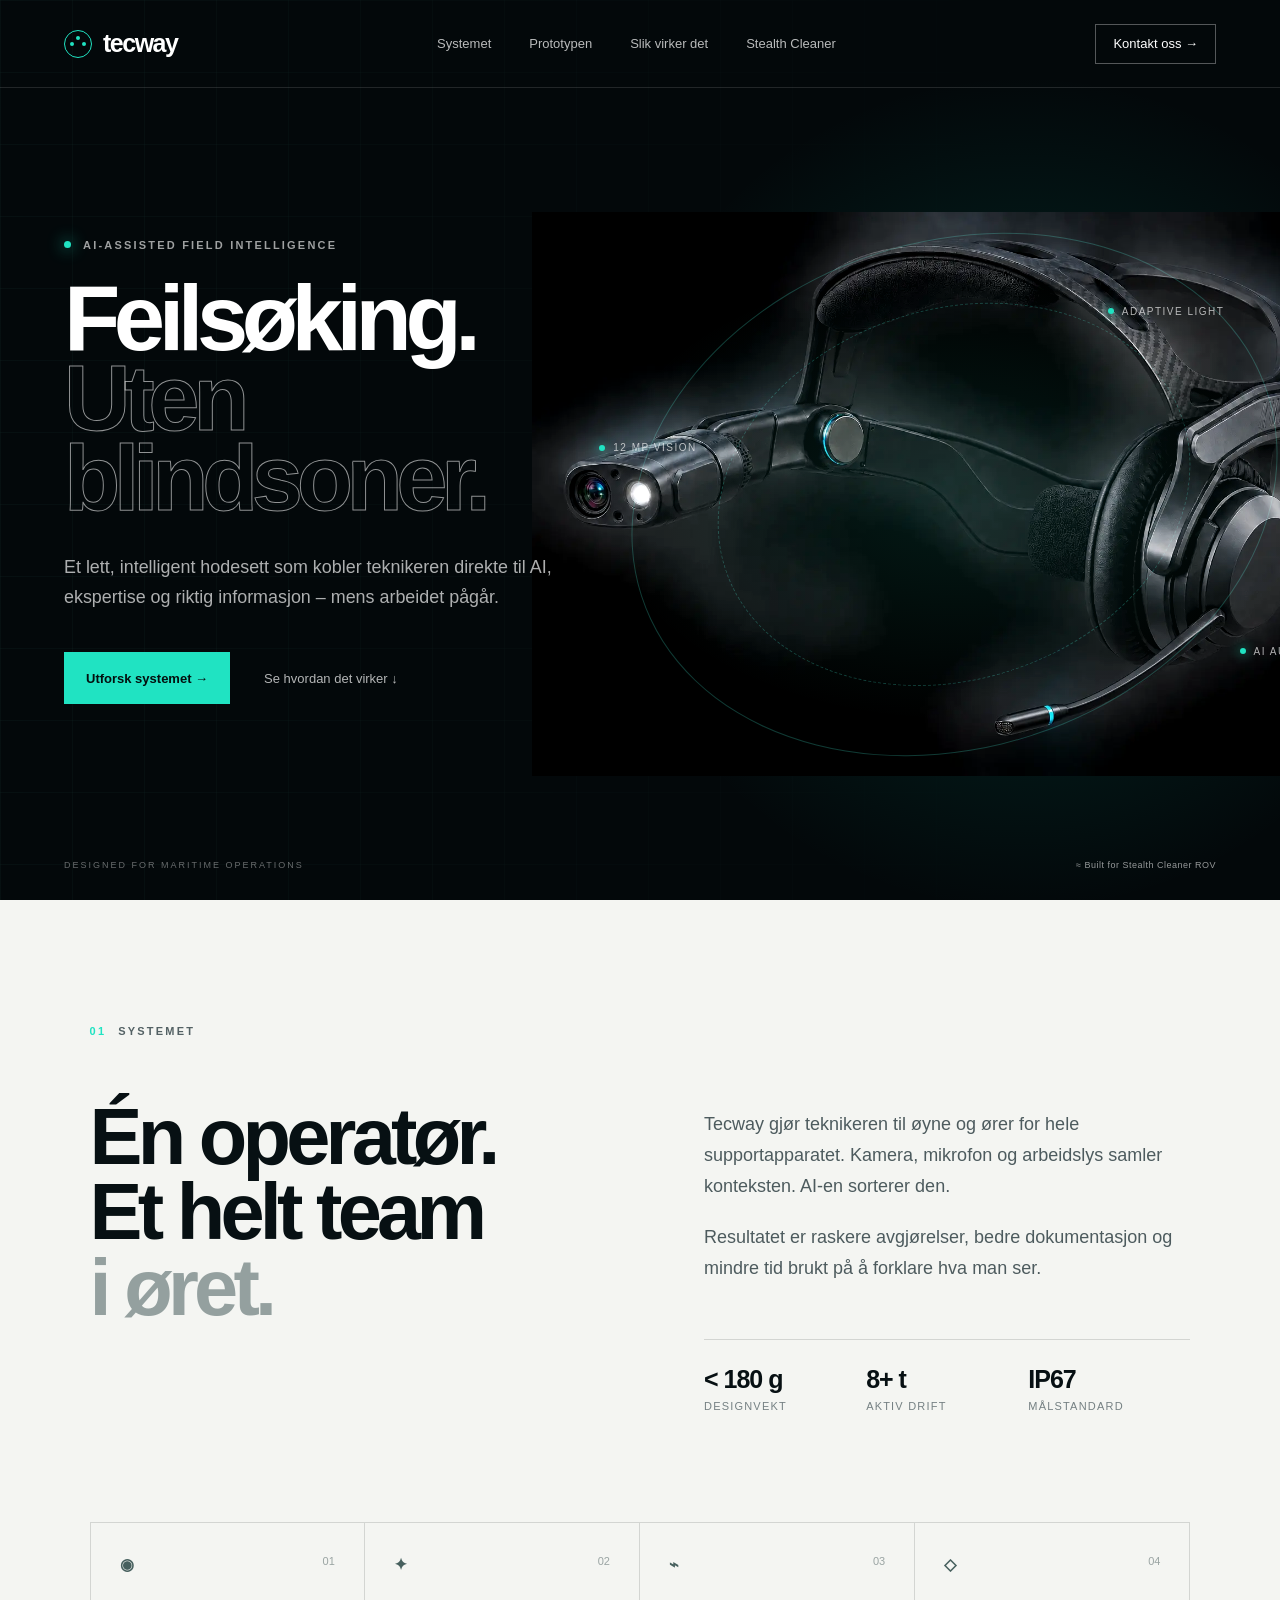
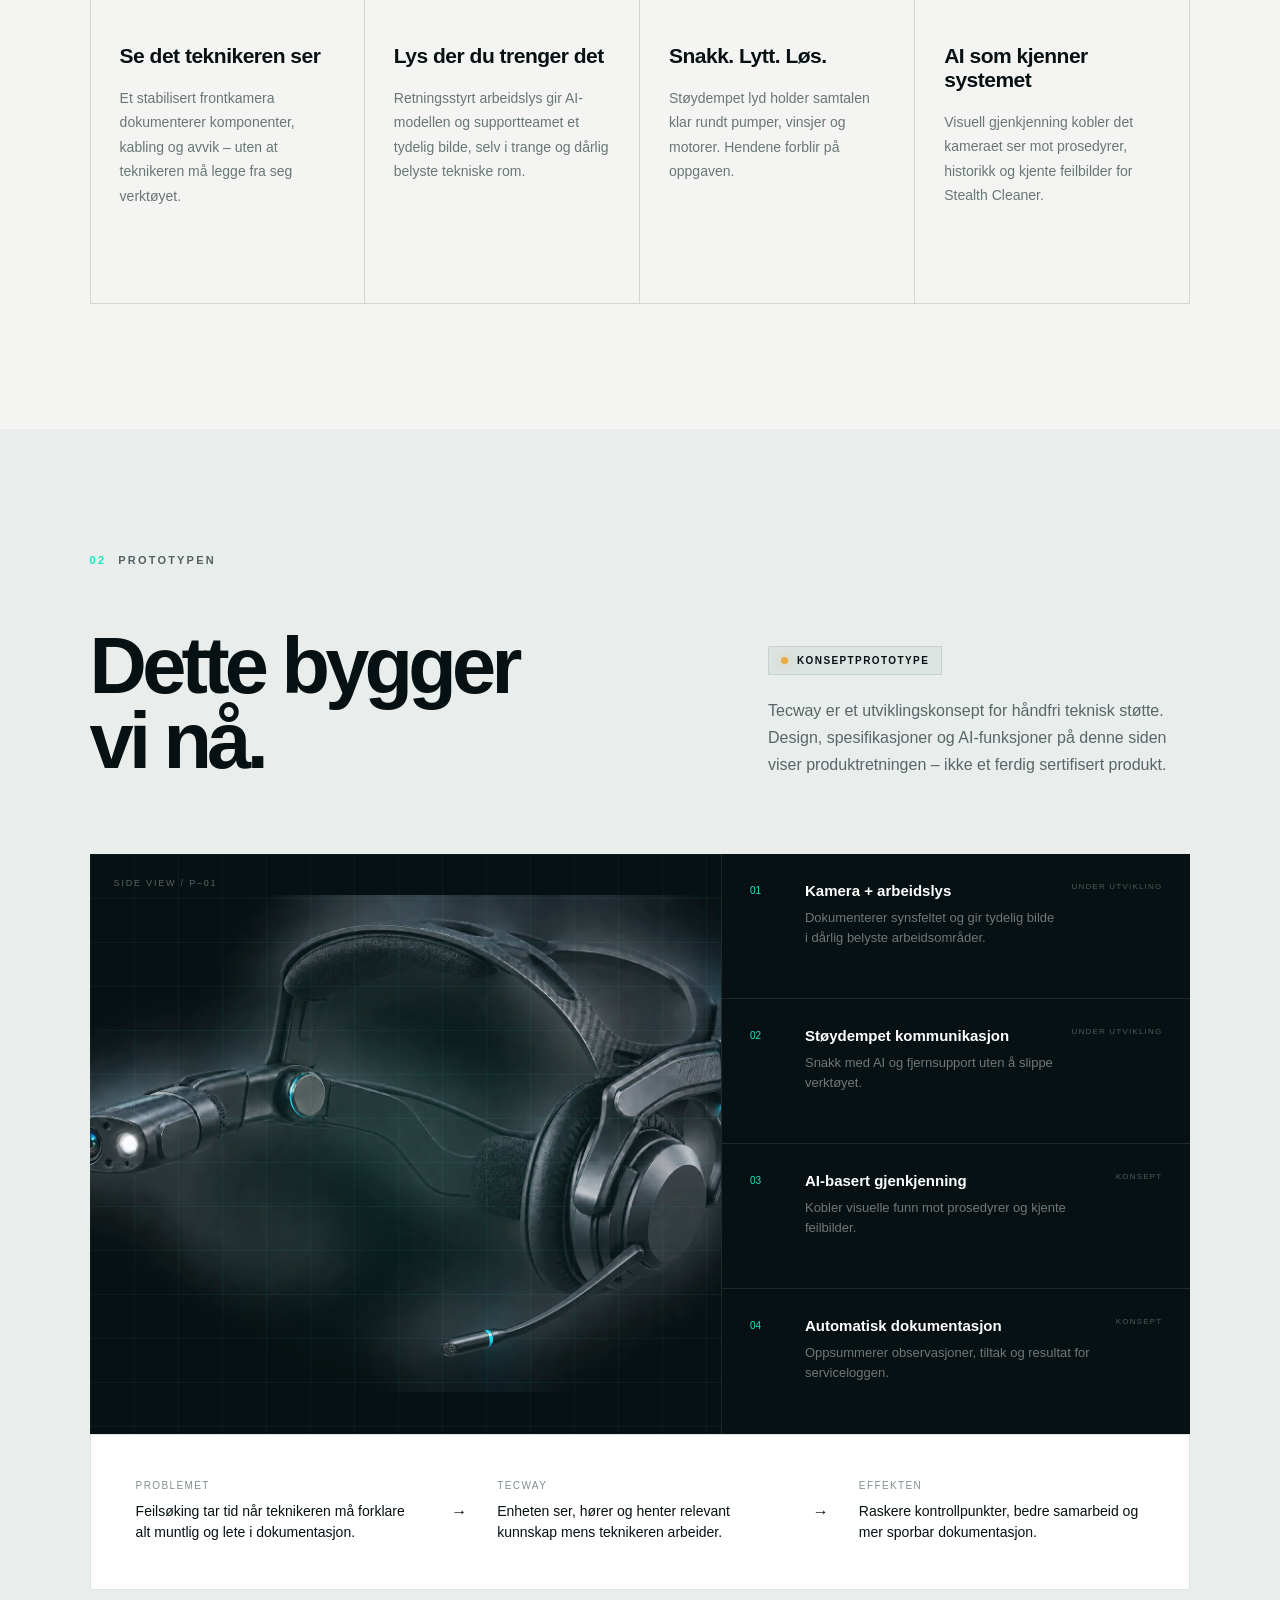
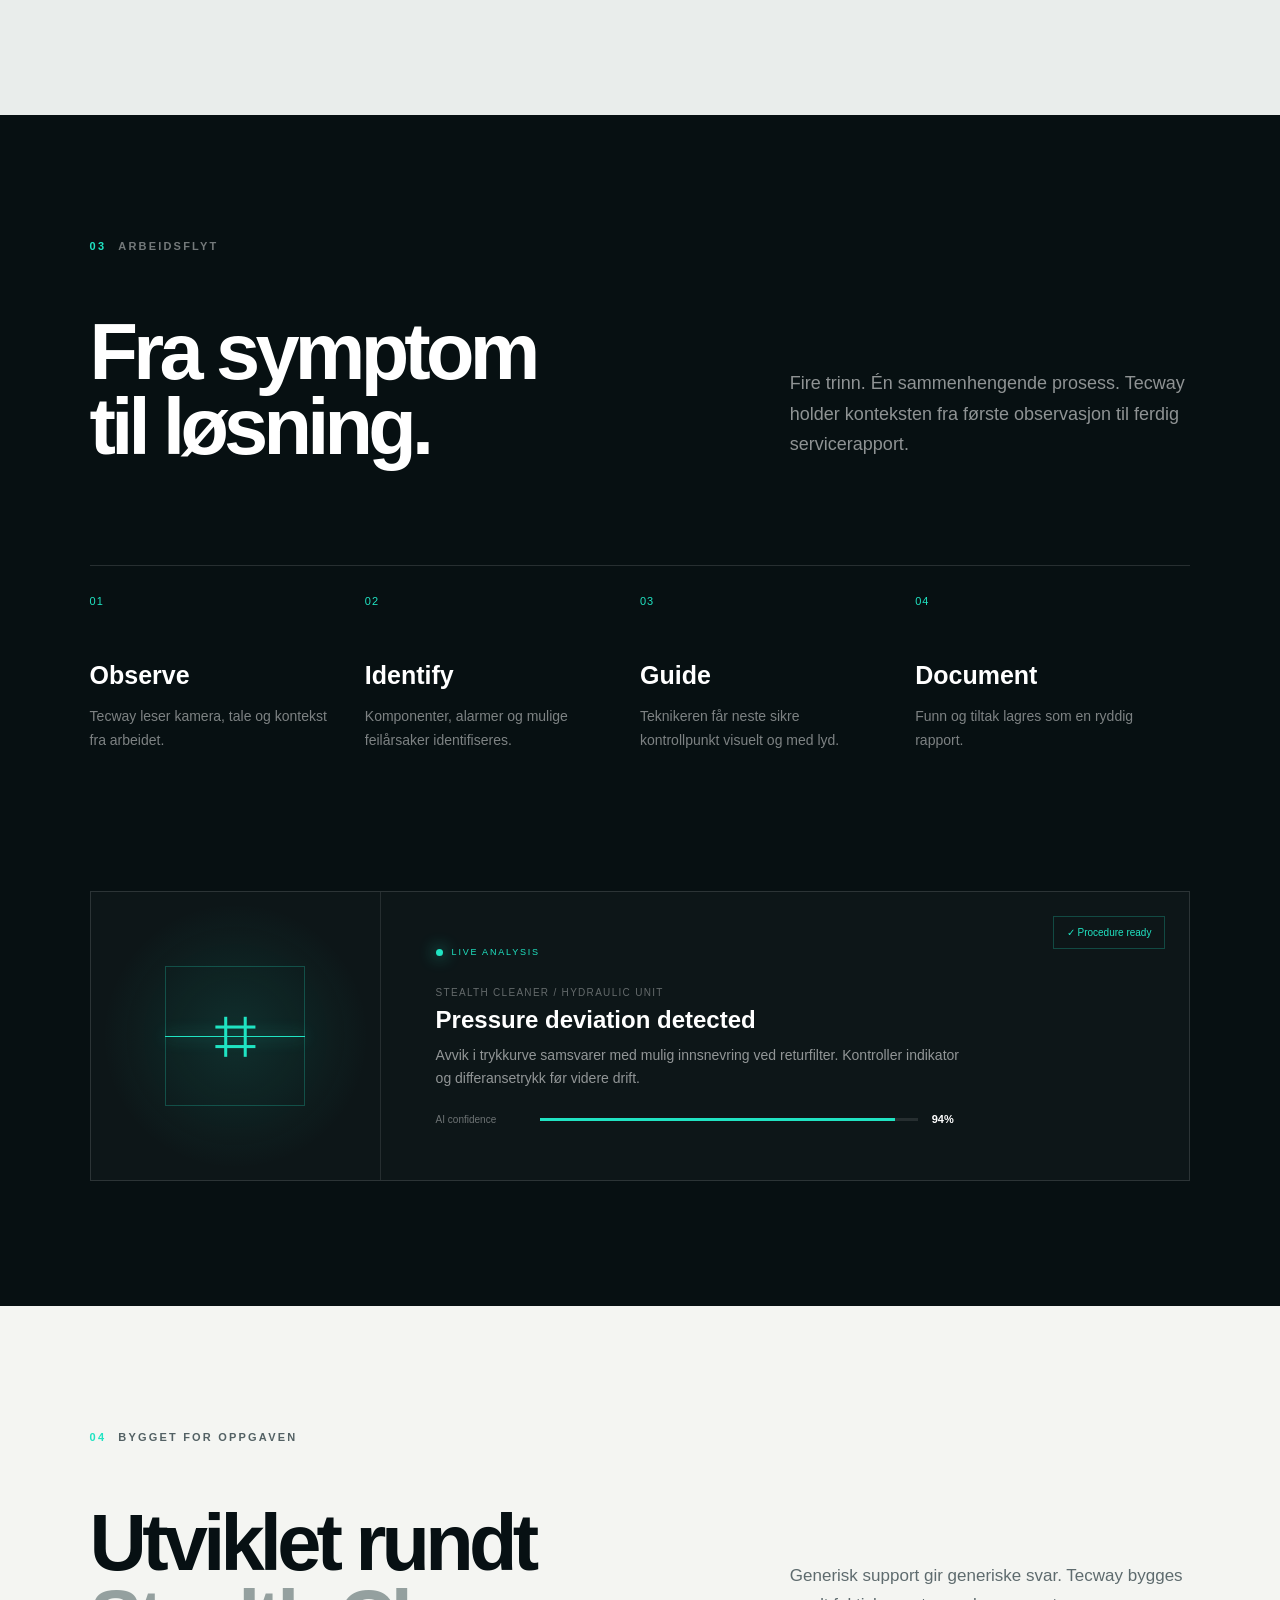
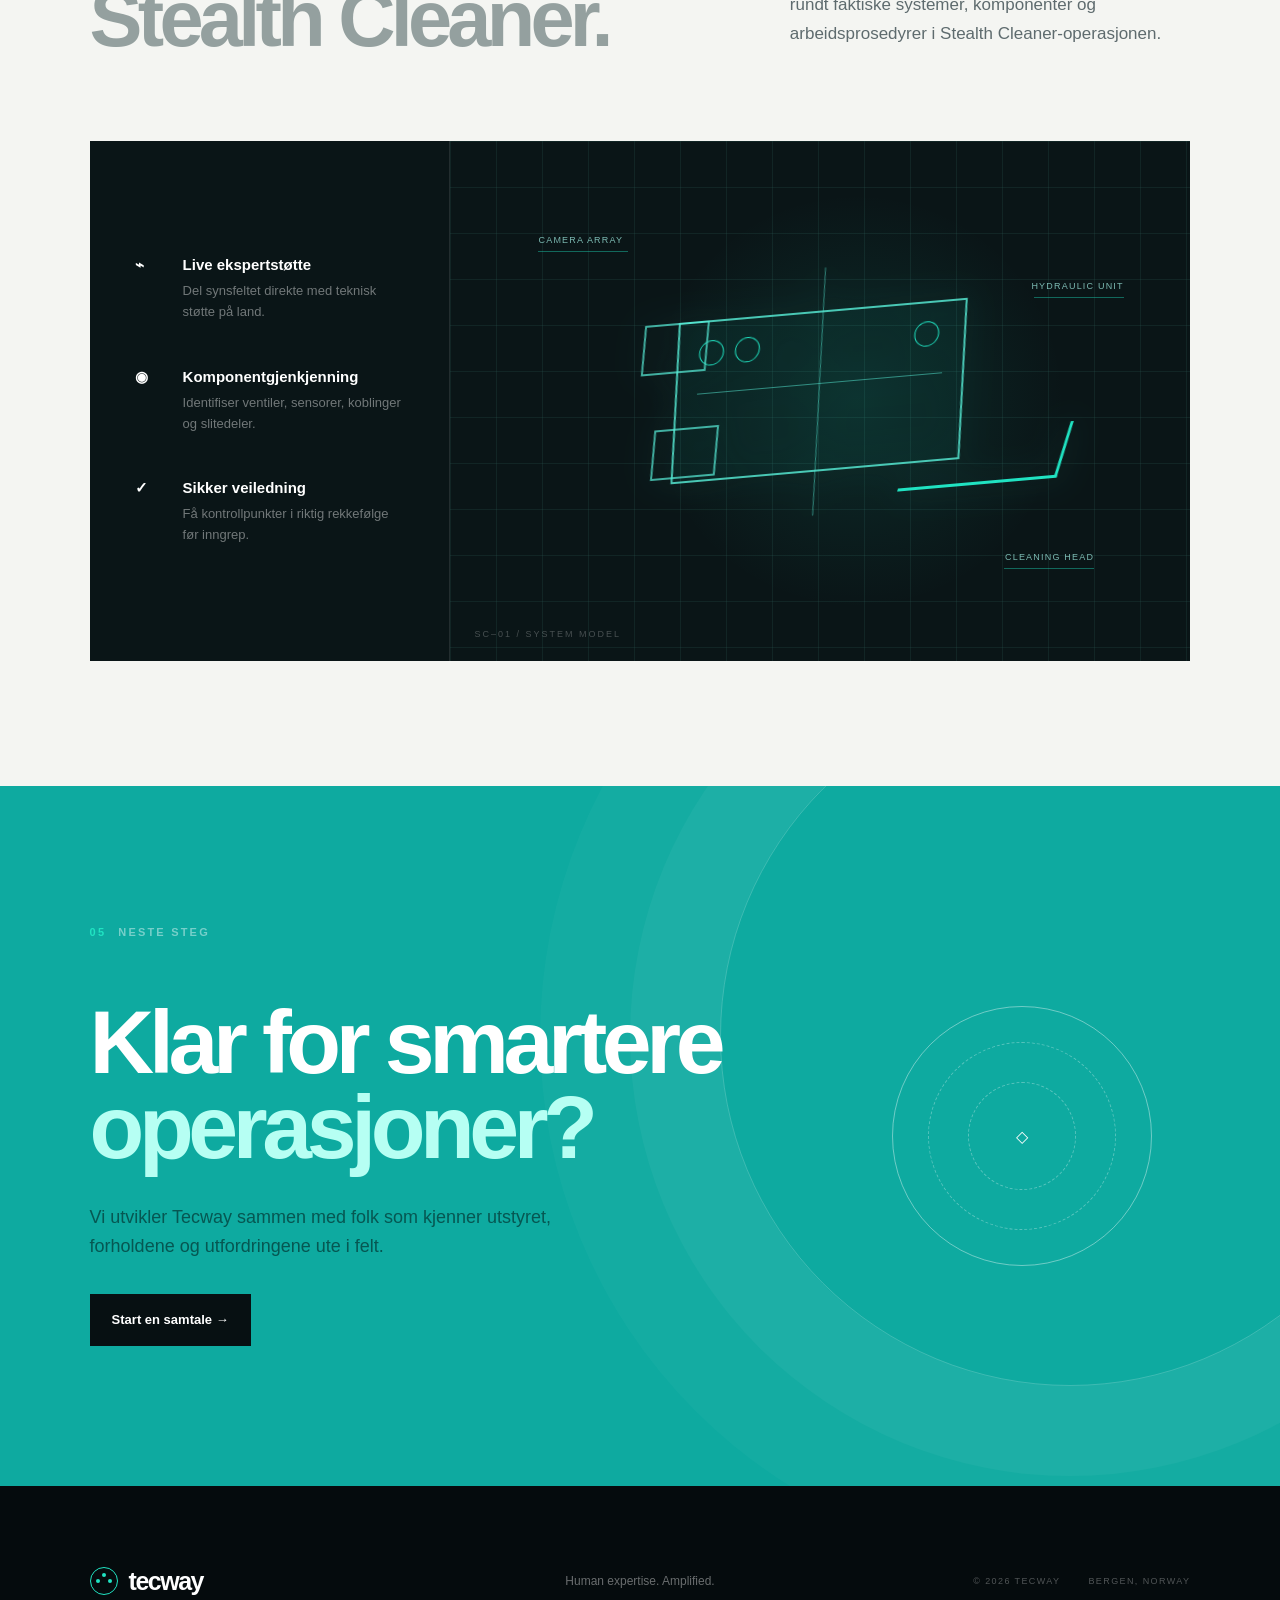
==== commit fc021ea6: "Embed optimized Tecway product image" ====
--- a/index.html
+++ b/index.html
@@ -25,7 +25,7 @@
         <p class="hero-lead">Et lett, intelligent hodesett som kobler teknikeren direkte til AI, ekspertise og riktig informasjon – mens arbeidet pågår.</p>
         <div class="hero-actions"><a class="button-primary" href="#system">Utforsk systemet →</a><a class="text-link" href="#workflow">Se hvordan det virker ↓</a></div>
       </div>
-      <div class="hero-product"><div class="orbit orbit-one"></div><div class="orbit orbit-two"></div><img src="tecway-headset.webp" alt="Tecway hodesett med kamera, lys og mikrofon"><div class="product-label label-camera"><span></span>12 MP vision</div><div class="product-label label-audio"><span></span>AI audio</div><div class="product-label label-light"><span></span>Adaptive light</div></div>
+      <div class="hero-product"><div class="orbit orbit-one"></div><div class="orbit orbit-two"></div><img src="[data-uri]" alt="Tecway hodesett med kamera, lys og mikrofon"><div class="product-label label-camera"><span></span>12 MP vision</div><div class="product-label label-audio"><span></span>AI audio</div><div class="product-label label-light"><span></span>Adaptive light</div></div>
       <div class="hero-foot"><span>DESIGNED FOR MARITIME OPERATIONS</span><div>≈ Built for Stealth Cleaner ROV</div></div>
     </section>
 
@@ -43,7 +43,7 @@
     <section class="prototype section-pad" id="prototype">
       <div class="section-kicker"><span>02</span> PROTOTYPEN</div>
       <div class="prototype-head"><h2>Dette bygger<br>vi nå.</h2><div><span class="prototype-pill"><i></i> Konseptprototype</span><p>Tecway er et utviklingskonsept for håndfri teknisk støtte. Design, spesifikasjoner og AI-funksjoner på denne siden viser produktretningen – ikke et ferdig sertifisert produkt.</p></div></div>
-      <div class="prototype-board"><div class="prototype-image"><span class="view-tag">SIDE VIEW / P–01</span><img src="tecway-headset.webp" alt="Tecway konseptprototype"></div><div class="prototype-specs">
+      <div class="prototype-board"><div class="prototype-image"><span class="view-tag">SIDE VIEW / P–01</span><img src="[data-uri]" alt="Tecway konseptprototype"></div><div class="prototype-specs">
         <article><span>01</span><div><b>Kamera + arbeidslys</b><p>Dokumenterer synsfeltet og gir tydelig bilde i dårlig belyste arbeidsområder.</p></div><em>UNDER UTVIKLING</em></article>
         <article><span>02</span><div><b>Støydempet kommunikasjon</b><p>Snakk med AI og fjernsupport uten å slippe verktøyet.</p></div><em>UNDER UTVIKLING</em></article>
         <article><span>03</span><div><b>AI-basert gjenkjenning</b><p>Kobler visuelle funn mot prosedyrer og kjente feilbilder.</p></div><em>KONSEPT</em></article>
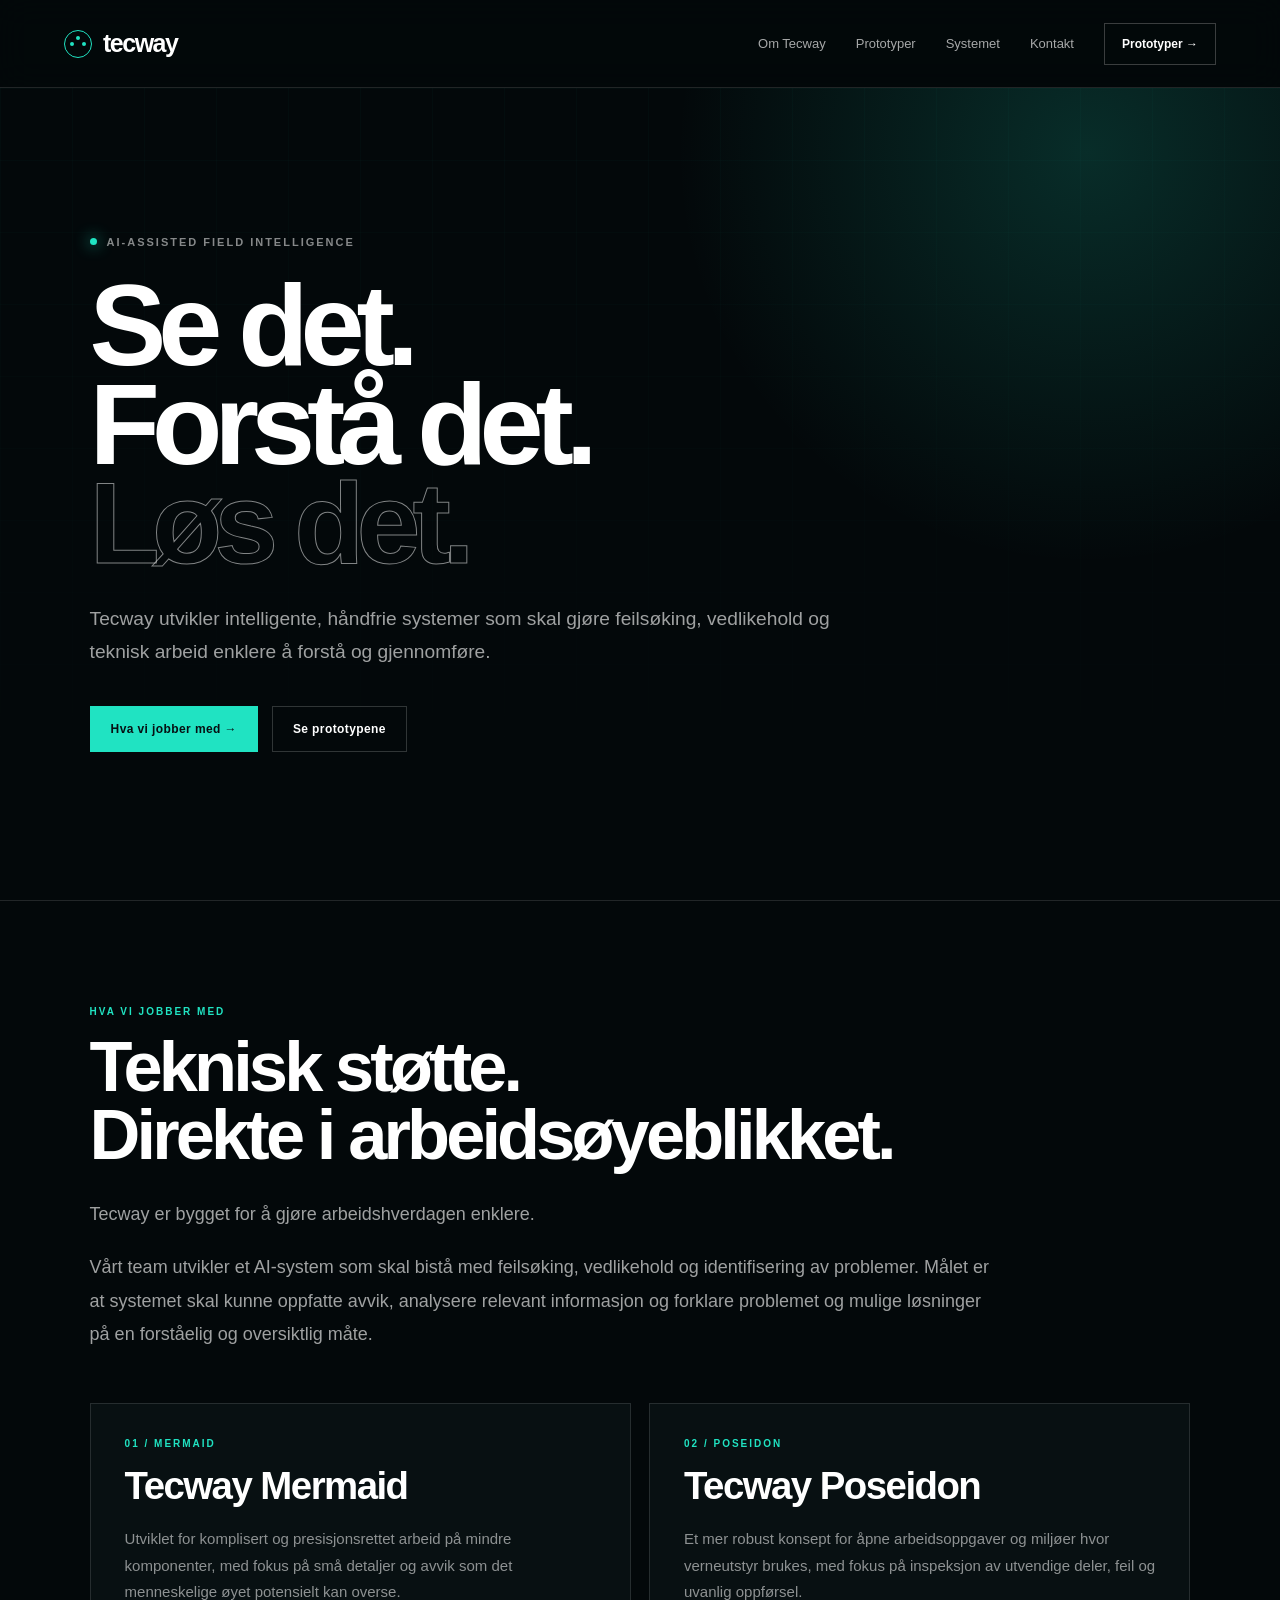
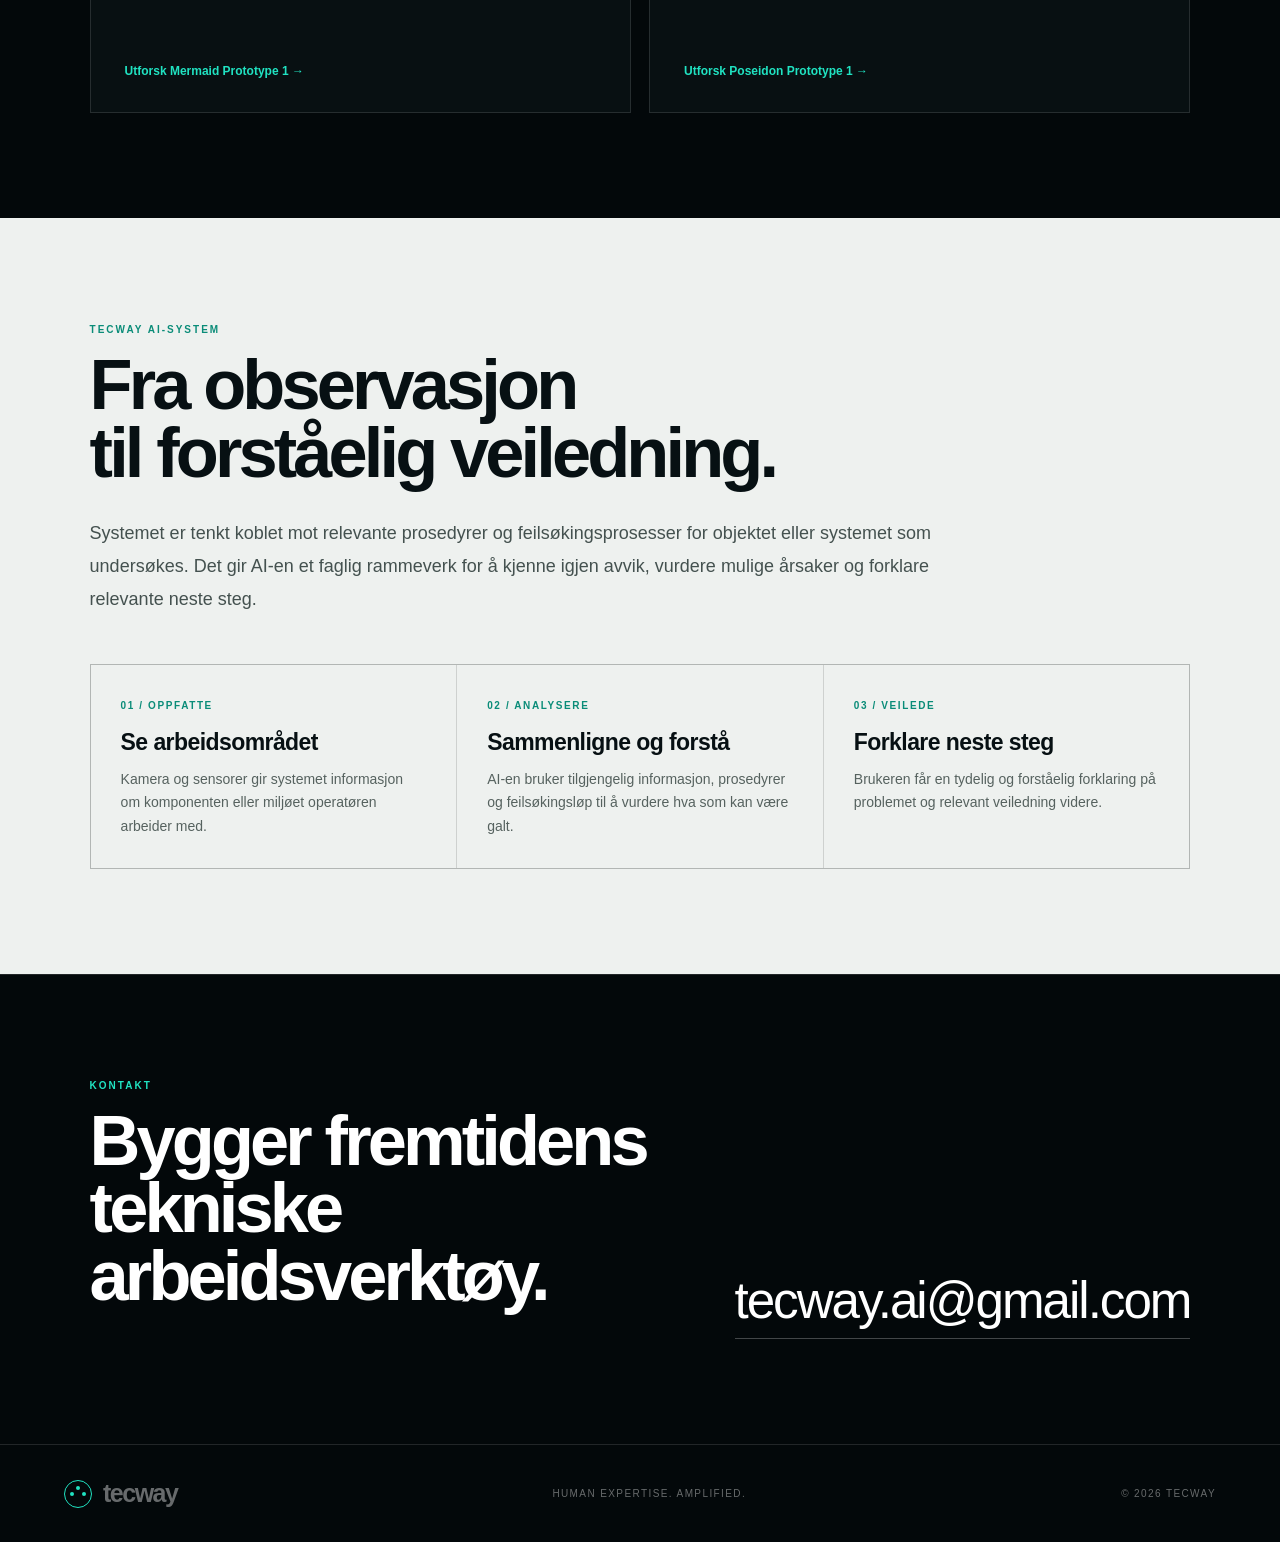
==== commit 27a845e1: "Restructure Tecway homepage and link dedicated prototypes page" ====
--- a/index.html
+++ b/index.html
@@ -3,70 +3,83 @@
 <head>
   <meta charset="UTF-8">
   <meta name="viewport" content="width=device-width, initial-scale=1.0">
-  <meta name="description" content="Tecway – intelligent, håndfri feilsøking for Stealth Cleaner ROV.">
-  <title>Tecway — Intelligent feilsøking for ROV</title>
-  <link rel="stylesheet" href="styles.css">
+  <meta name="description" content="Tecway utvikler AI-assisterte, håndfrie systemer for feilsøking, vedlikehold og teknisk arbeid.">
+  <title>Tecway — Human expertise. Amplified.</title>
+  <style>
+    :root{--bg:#03080a;--panel:#081012;--paper:#eef1ef;--text:#fff;--muted:#93a09f;--cyan:#20e3c2;--line:rgba(255,255,255,.12);--ink:#071013}
+    *{box-sizing:border-box}html{scroll-behavior:smooth}body{margin:0;background:var(--bg);color:var(--text);font-family:Arial,Helvetica,sans-serif}a{color:inherit;text-decoration:none}
+    .nav{height:88px;padding:0 clamp(20px,5vw,76px);display:flex;align-items:center;border-bottom:1px solid var(--line);position:sticky;top:0;background:rgba(3,8,10,.88);backdrop-filter:blur(16px);z-index:20}.brand{display:flex;align-items:center;gap:11px;font-size:25px;font-weight:700;letter-spacing:-1.5px}.mark{width:28px;height:28px;border:1.5px solid var(--cyan);border-radius:50%;display:grid;place-items:center;position:relative}.mark:before,.mark:after,.mark span{content:"";position:absolute;background:var(--cyan);border-radius:50%;width:4px;height:4px}.mark:before{left:5px}.mark:after{right:5px}.mark span{top:5px}.links{margin-left:auto;display:flex;gap:30px;align-items:center;font-size:13px;color:rgba(255,255,255,.65)}.links a:hover{color:var(--cyan)}.cta{margin-left:30px;padding:13px 17px;border:1px solid rgba(255,255,255,.22);font-size:12px;font-weight:700}.cta:hover{background:#fff;color:var(--ink)}
+    .hero{min-height:calc(100vh - 88px);padding:clamp(80px,10vw,150px) clamp(24px,7vw,110px);display:flex;align-items:center;position:relative;overflow:hidden}.grid{position:absolute;inset:0;opacity:.12;background-image:linear-gradient(rgba(32,227,194,.2) 1px,transparent 1px),linear-gradient(90deg,rgba(32,227,194,.2) 1px,transparent 1px);background-size:72px 72px;mask-image:linear-gradient(to bottom,black,transparent 95%)}.glow{position:absolute;width:70vw;height:70vw;right:-20vw;top:-30vw;background:radial-gradient(circle,rgba(32,227,194,.17),transparent 65%)}.hero-inner{position:relative;z-index:2;max-width:1050px}.eyebrow{display:flex;gap:10px;align-items:center;font-size:11px;letter-spacing:2px;text-transform:uppercase;color:rgba(255,255,255,.52);font-weight:700}.dot{width:7px;height:7px;border-radius:50%;background:var(--cyan);box-shadow:0 0 15px var(--cyan)}h1{font-size:clamp(62px,9vw,132px);line-height:.86;letter-spacing:-.07em;margin:28px 0 30px;font-weight:600}.outline{color:transparent;-webkit-text-stroke:1px rgba(255,255,255,.5)}.lead{max-width:760px;color:rgba(255,255,255,.62);font-size:clamp(18px,1.5vw,22px);line-height:1.7}.actions{display:flex;gap:14px;flex-wrap:wrap;margin-top:38px}.btn{padding:15px 20px;border:1px solid rgba(255,255,255,.18);font-size:12px;font-weight:700;letter-spacing:.4px}.btn.primary{background:var(--cyan);color:var(--ink);border-color:var(--cyan)}.btn:hover{transform:translateY(-1px)}
+    .section{padding:105px clamp(24px,7vw,110px);border-top:1px solid var(--line)}.section-inner{max-width:1320px;margin:auto}.kicker{font-size:10px;letter-spacing:2px;color:var(--cyan);font-weight:700;text-transform:uppercase}.section h2{font-size:clamp(42px,5.5vw,78px);letter-spacing:-.055em;line-height:.96;margin:16px 0 30px;font-weight:600}.bodycopy{max-width:900px;color:rgba(255,255,255,.62);font-size:18px;line-height:1.85}.bodycopy p{margin:0 0 20px}.types{display:grid;grid-template-columns:1fr 1fr;gap:18px;margin-top:52px}.type{background:var(--panel);border:1px solid var(--line);padding:34px;min-height:310px;display:flex;flex-direction:column}.type .num{font-size:10px;letter-spacing:2px;color:var(--cyan);font-weight:700}.type h3{font-size:clamp(30px,3vw,46px);letter-spacing:-.04em;margin:15px 0 18px}.type p{color:rgba(255,255,255,.54);font-size:15px;line-height:1.75;margin:0}.type a{margin-top:auto;padding-top:28px;color:var(--cyan);font-size:12px;font-weight:700}
+    .system{background:var(--paper);color:var(--ink)}.system .kicker{color:#0a8c78}.system .bodycopy{color:#44514f}.steps{display:grid;grid-template-columns:repeat(3,1fr);gap:1px;background:rgba(7,16,19,.14);border:1px solid rgba(7,16,19,.14);margin-top:48px}.step{background:var(--paper);padding:30px}.step span{font-size:10px;letter-spacing:1.6px;color:#0a8c78;font-weight:700}.step h3{font-size:23px;margin:16px 0 12px;letter-spacing:-.025em}.step p{font-size:14px;line-height:1.65;color:#56625f;margin:0}.contact{display:grid;grid-template-columns:1fr auto;gap:40px;align-items:end}.contact a.mail{font-size:clamp(25px,4vw,55px);letter-spacing:-.04em;border-bottom:1px solid rgba(255,255,255,.25);padding-bottom:8px}.footer{padding:34px clamp(24px,5vw,76px);border-top:1px solid var(--line);display:flex;justify-content:space-between;align-items:center;color:rgba(255,255,255,.4);font-size:10px;letter-spacing:1.4px}
+    @media(max-width:850px){.links{display:none}.cta{margin-left:auto}.types,.steps,.contact{grid-template-columns:1fr}.hero{min-height:auto}.section{padding-top:78px;padding-bottom:78px}.footer{flex-direction:column;align-items:flex-start;gap:16px}}
+    @media(max-width:520px){.nav{height:76px}.brand{font-size:21px}.cta{padding:11px 12px}.hero{padding-top:90px}.type{padding:26px}.actions{flex-direction:column;align-items:stretch}.btn{text-align:center}}
+  </style>
 </head>
 <body>
-  <nav class="nav-shell" aria-label="Hovedmeny">
-    <a class="brand" href="#top" aria-label="Tecway hjem"><span class="brand-mark"><span></span></span><span>tecway</span></a>
-    <div class="nav-links"><a href="#system">Systemet</a><a href="#prototype">Prototypen</a><a href="#workflow">Slik virker det</a><a href="#stealth">Stealth Cleaner</a></div>
-    <a class="nav-cta" href="#contact">Kontakt oss →</a>
-    <button class="menu-toggle" aria-label="Åpne meny" onclick="document.querySelector('.mobile-menu').classList.toggle('open')">☰</button>
-    <div class="mobile-menu"><a href="#system">Systemet</a><a href="#prototype">Prototypen</a><a href="#workflow">Slik virker det</a><a href="#stealth">Stealth Cleaner</a><a href="#contact">Kontakt oss</a></div>
+  <nav class="nav" aria-label="Hovedmeny">
+    <a class="brand" href="#top" aria-label="Tecway hjem"><span class="mark"><span></span></span><span>tecway</span></a>
+    <div class="links"><a href="#about">Om Tecway</a><a href="prototypes.html">Prototyper</a><a href="#system">Systemet</a><a href="#contact">Kontakt</a></div>
+    <a class="cta" href="prototypes.html">Prototyper →</a>
   </nav>
 
   <main>
     <section class="hero" id="top">
-      <div class="hero-grid"></div><div class="hero-glow"></div>
-      <div class="hero-copy">
-        <div class="eyebrow"><span class="status-dot"></span> AI-assisted field intelligence</div>
-        <h1>Feilsøking.<br><span>Uten blindsoner.</span></h1>
-        <p class="hero-lead">Et lett, intelligent hodesett som kobler teknikeren direkte til AI, ekspertise og riktig informasjon – mens arbeidet pågår.</p>
-        <div class="hero-actions"><a class="button-primary" href="#system">Utforsk systemet →</a><a class="text-link" href="#workflow">Se hvordan det virker ↓</a></div>
-      </div>
-      <div class="hero-product"><div class="orbit orbit-one"></div><div class="orbit orbit-two"></div><img src="[data-uri]" alt="Tecway hodesett med kamera, lys og mikrofon"><div class="product-label label-camera"><span></span>12 MP vision</div><div class="product-label label-audio"><span></span>AI audio</div><div class="product-label label-light"><span></span>Adaptive light</div></div>
-      <div class="hero-foot"><span>DESIGNED FOR MARITIME OPERATIONS</span><div>≈ Built for Stealth Cleaner ROV</div></div>
-    </section>
-
-    <section class="intro section-pad" id="system">
-      <div class="section-kicker"><span>01</span> SYSTEMET</div>
-      <div class="intro-layout"><h2>Én operatør.<br>Et helt team<br><em>i øret.</em></h2><div class="intro-copy"><p>Tecway gjør teknikeren til øyne og ører for hele supportapparatet. Kamera, mikrofon og arbeidslys samler konteksten. AI-en sorterer den.</p><p>Resultatet er raskere avgjørelser, bedre dokumentasjon og mindre tid brukt på å forklare hva man ser.</p><div class="metric-row"><div><strong>&lt; 180 g</strong><span>Designvekt</span></div><div><strong>8+ t</strong><span>Aktiv drift</span></div><div><strong>IP67</strong><span>Målstandard</span></div></div></div></div>
-      <div class="feature-grid">
-        <article class="feature-card"><div class="feature-top"><b>◉</b><span>01</span></div><h3>Se det teknikeren ser</h3><p>Et stabilisert frontkamera dokumenterer komponenter, kabling og avvik – uten at teknikeren må legge fra seg verktøyet.</p><div class="feature-line"></div></article>
-        <article class="feature-card"><div class="feature-top"><b>✦</b><span>02</span></div><h3>Lys der du trenger det</h3><p>Retningsstyrt arbeidslys gir AI-modellen og supportteamet et tydelig bilde, selv i trange og dårlig belyste tekniske rom.</p><div class="feature-line"></div></article>
-        <article class="feature-card"><div class="feature-top"><b>⌁</b><span>03</span></div><h3>Snakk. Lytt. Løs.</h3><p>Støydempet lyd holder samtalen klar rundt pumper, vinsjer og motorer. Hendene forblir på oppgaven.</p><div class="feature-line"></div></article>
-        <article class="feature-card"><div class="feature-top"><b>◇</b><span>04</span></div><h3>AI som kjenner systemet</h3><p>Visuell gjenkjenning kobler det kameraet ser mot prosedyrer, historikk og kjente feilbilder for Stealth Cleaner.</p><div class="feature-line"></div></article>
+      <div class="grid"></div><div class="glow"></div>
+      <div class="hero-inner">
+        <div class="eyebrow"><span class="dot"></span> AI-ASSISTED FIELD INTELLIGENCE</div>
+        <h1>Se det.<br>Forstå det.<br><span class="outline">Løs det.</span></h1>
+        <p class="lead">Tecway utvikler intelligente, håndfrie systemer som skal gjøre feilsøking, vedlikehold og teknisk arbeid enklere å forstå og gjennomføre.</p>
+        <div class="actions"><a class="btn primary" href="#about">Hva vi jobber med →</a><a class="btn" href="prototypes.html">Se prototypene</a></div>
       </div>
     </section>
 
-    <section class="prototype section-pad" id="prototype">
-      <div class="section-kicker"><span>02</span> PROTOTYPEN</div>
-      <div class="prototype-head"><h2>Dette bygger<br>vi nå.</h2><div><span class="prototype-pill"><i></i> Konseptprototype</span><p>Tecway er et utviklingskonsept for håndfri teknisk støtte. Design, spesifikasjoner og AI-funksjoner på denne siden viser produktretningen – ikke et ferdig sertifisert produkt.</p></div></div>
-      <div class="prototype-board"><div class="prototype-image"><span class="view-tag">SIDE VIEW / P–01</span><img src="[data-uri]" alt="Tecway konseptprototype"></div><div class="prototype-specs">
-        <article><span>01</span><div><b>Kamera + arbeidslys</b><p>Dokumenterer synsfeltet og gir tydelig bilde i dårlig belyste arbeidsområder.</p></div><em>UNDER UTVIKLING</em></article>
-        <article><span>02</span><div><b>Støydempet kommunikasjon</b><p>Snakk med AI og fjernsupport uten å slippe verktøyet.</p></div><em>UNDER UTVIKLING</em></article>
-        <article><span>03</span><div><b>AI-basert gjenkjenning</b><p>Kobler visuelle funn mot prosedyrer og kjente feilbilder.</p></div><em>KONSEPT</em></article>
-        <article><span>04</span><div><b>Automatisk dokumentasjon</b><p>Oppsummerer observasjoner, tiltak og resultat for serviceloggen.</p></div><em>KONSEPT</em></article>
-      </div></div>
-      <div class="clarity-strip"><div><span>Problemet</span><strong>Feilsøking tar tid når teknikeren må forklare alt muntlig og lete i dokumentasjon.</strong></div><b>→</b><div><span>Tecway</span><strong>Enheten ser, hører og henter relevant kunnskap mens teknikeren arbeider.</strong></div><b>→</b><div><span>Effekten</span><strong>Raskere kontrollpunkter, bedre samarbeid og mer sporbar dokumentasjon.</strong></div></div>
+    <section class="section" id="about">
+      <div class="section-inner">
+        <div class="kicker">Hva vi jobber med</div>
+        <h2>Teknisk støtte.<br>Direkte i arbeidsøyeblikket.</h2>
+        <div class="bodycopy">
+          <p>Tecway er bygget for å gjøre arbeidshverdagen enklere.</p>
+          <p>Vårt team utvikler et AI-system som skal bistå med feilsøking, vedlikehold og identifisering av problemer. Målet er at systemet skal kunne oppfatte avvik, analysere relevant informasjon og forklare problemet og mulige løsninger på en forståelig og oversiktlig måte.</p>
+        </div>
+        <div class="types">
+          <article class="type">
+            <div class="num">01 / MERMAID</div>
+            <h3>Tecway Mermaid</h3>
+            <p>Utviklet for komplisert og presisjonsrettet arbeid på mindre komponenter, med fokus på små detaljer og avvik som det menneskelige øyet potensielt kan overse.</p>
+            <a href="prototypes.html#mermaid">Utforsk Mermaid Prototype 1 →</a>
+          </article>
+          <article class="type">
+            <div class="num">02 / POSEIDON</div>
+            <h3>Tecway Poseidon</h3>
+            <p>Et mer robust konsept for åpne arbeidsoppgaver og miljøer hvor verneutstyr brukes, med fokus på inspeksjon av utvendige deler, feil og uvanlig oppførsel.</p>
+            <a href="prototypes.html#poseidon">Utforsk Poseidon Prototype 1 →</a>
+          </article>
+        </div>
+      </div>
     </section>
 
-    <section class="workflow section-pad" id="workflow">
-      <div class="workflow-top"><div><div class="section-kicker light"><span>03</span> ARBEIDSFLYT</div><h2>Fra symptom<br>til løsning.</h2></div><p>Fire trinn. Én sammenhengende prosess. Tecway holder konteksten fra første observasjon til ferdig servicerapport.</p></div>
-      <div class="steps"><article class="step"><div class="step-index"><span>01</span></div><h3>Observe</h3><p>Tecway leser kamera, tale og kontekst fra arbeidet.</p></article><article class="step"><div class="step-index"><span>02</span></div><h3>Identify</h3><p>Komponenter, alarmer og mulige feilårsaker identifiseres.</p></article><article class="step"><div class="step-index"><span>03</span></div><h3>Guide</h3><p>Teknikeren får neste sikre kontrollpunkt visuelt og med lyd.</p></article><article class="step"><div class="step-index"><span>04</span></div><h3>Document</h3><p>Funn og tiltak lagres som en ryddig rapport.</p></article></div>
-      <div class="diagnostic-panel"><div class="scan-visual"><div class="scan-corners"></div><b>⌗</b><span class="scan-beam"></span></div><div class="diagnostic-content"><div class="live-badge"><span></span> LIVE ANALYSIS</div><p class="diag-label">STEALTH CLEANER / HYDRAULIC UNIT</p><h3>Pressure deviation detected</h3><p>Avvik i trykkurve samsvarer med mulig innsnevring ved returfilter. Kontroller indikator og differansetrykk før videre drift.</p><div class="confidence"><span>AI confidence</span><div><i></i></div><strong>94%</strong></div></div><div class="diag-action">✓ Procedure ready</div></div>
+    <section class="section system" id="system">
+      <div class="section-inner">
+        <div class="kicker">Tecway AI-system</div>
+        <h2>Fra observasjon<br>til forståelig veiledning.</h2>
+        <div class="bodycopy"><p>Systemet er tenkt koblet mot relevante prosedyrer og feilsøkingsprosesser for objektet eller systemet som undersøkes. Det gir AI-en et faglig rammeverk for å kjenne igjen avvik, vurdere mulige årsaker og forklare relevante neste steg.</p></div>
+        <div class="steps">
+          <div class="step"><span>01 / OPPFATTE</span><h3>Se arbeidsområdet</h3><p>Kamera og sensorer gir systemet informasjon om komponenten eller miljøet operatøren arbeider med.</p></div>
+          <div class="step"><span>02 / ANALYSERE</span><h3>Sammenligne og forstå</h3><p>AI-en bruker tilgjengelig informasjon, prosedyrer og feilsøkingsløp til å vurdere hva som kan være galt.</p></div>
+          <div class="step"><span>03 / VEILEDE</span><h3>Forklare neste steg</h3><p>Brukeren får en tydelig og forståelig forklaring på problemet og relevant veiledning videre.</p></div>
+        </div>
+      </div>
     </section>
 
-    <section class="stealth section-pad" id="stealth">
-      <div class="section-kicker"><span>04</span> BYGGET FOR OPPGAVEN</div>
-      <div class="stealth-heading"><h2>Utviklet rundt<br><em>Stealth Cleaner.</em></h2><p>Generisk support gir generiske svar. Tecway bygges rundt faktiske systemer, komponenter og arbeidsprosedyrer i Stealth Cleaner-operasjonen.</p></div>
-      <div class="stealth-stage"><div class="stage-copy"><div class="stage-item"><b>⌁</b><div><b>Live ekspertstøtte</b><span>Del synsfeltet direkte med teknisk støtte på land.</span></div></div><div class="stage-item"><b>◉</b><div><b>Komponentgjenkjenning</b><span>Identifiser ventiler, sensorer, koblinger og slitedeler.</span></div></div><div class="stage-item"><b>✓</b><div><b>Sikker veiledning</b><span>Få kontrollpunkter i riktig rekkefølge før inngrep.</span></div></div></div><div class="rov-blueprint"><div class="blueprint-grid"></div><div class="rov-outline"><div class="rov-body"><span></span><span></span><span></span></div><div class="rov-arm"></div><div class="rov-jet jet-a"></div><div class="rov-jet jet-b"></div></div><div class="blueprint-label bp-one">CAMERA ARRAY <i></i></div><div class="blueprint-label bp-two">HYDRAULIC UNIT <i></i></div><div class="blueprint-label bp-three">CLEANING HEAD <i></i></div><span class="blueprint-code">SC–01 / SYSTEM MODEL</span></div></div>
+    <section class="section" id="contact">
+      <div class="section-inner contact">
+        <div><div class="kicker">Kontakt</div><h2>Bygger fremtidens<br>tekniske arbeidsverktøy.</h2></div>
+        <a class="mail" href="mailto:tecway.ai@gmail.com">tecway.ai@gmail.com</a>
+      </div>
     </section>
+  </main>
 
-    <section class="contact section-pad" id="contact"><div class="contact-glow"></div><div class="contact-content"><div class="section-kicker light"><span>05</span> NESTE STEG</div><h2>Klar for smartere<br><em>operasjoner?</em></h2><p>Vi utvikler Tecway sammen med folk som kjenner utstyret, forholdene og utfordringene ute i felt.</p><a class="button-primary inverse" href="mailto:contact@tecway.no">Start en samtale →</a></div><div class="contact-orbit">◇</div></section>
-  </main>
-  <footer><a class="brand" href="#top"><span class="brand-mark"><span></span></span><span>tecway</span></a><p>Human expertise. Amplified.</p><div><span>© 2026 TECWAY</span><span>BERGEN, NORWAY</span></div></footer>
-  <script>document.querySelectorAll('.mobile-menu a').forEach(a=>a.addEventListener('click',()=>document.querySelector('.mobile-menu').classList.remove('open')));</script>
+  <footer class="footer"><a class="brand" href="#top"><span class="mark"><span></span></span><span>tecway</span></a><span>HUMAN EXPERTISE. AMPLIFIED.</span><span>© 2026 TECWAY</span></footer>
 </body>
-</html>
+</html>
